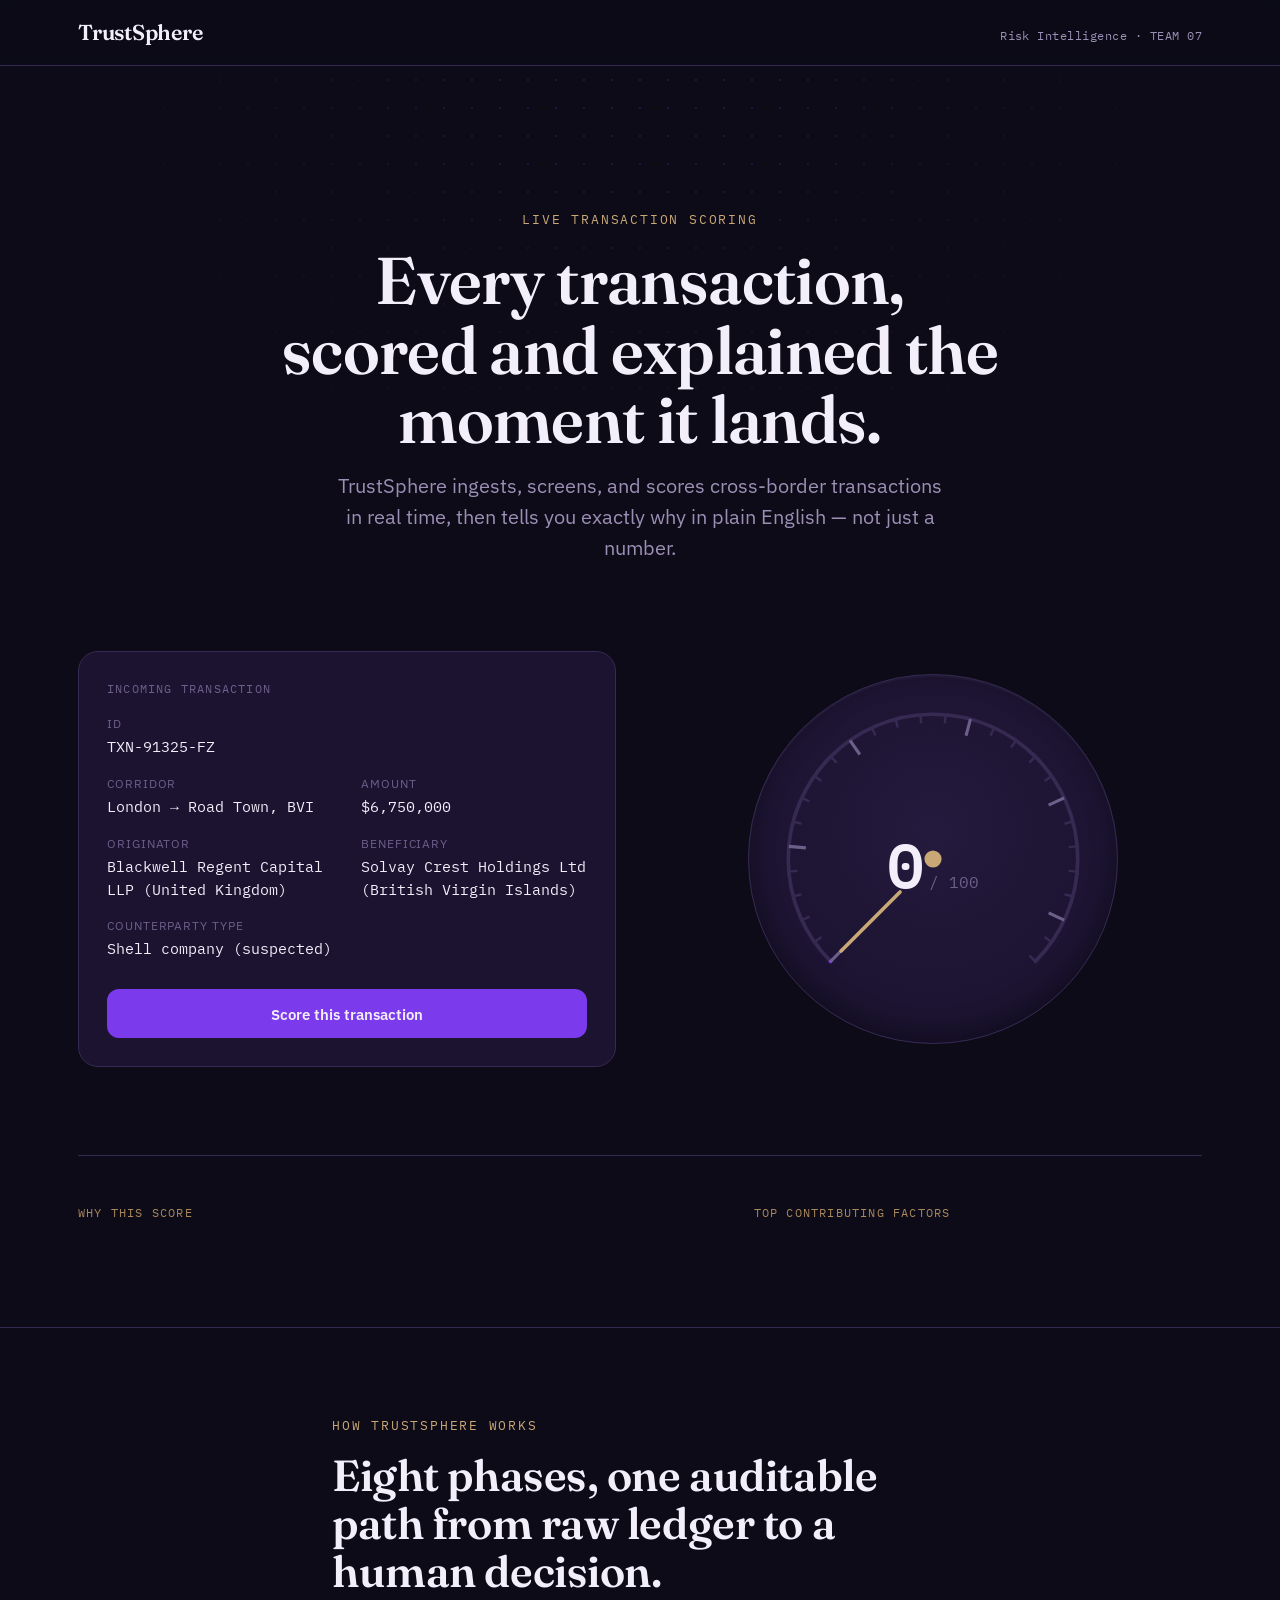
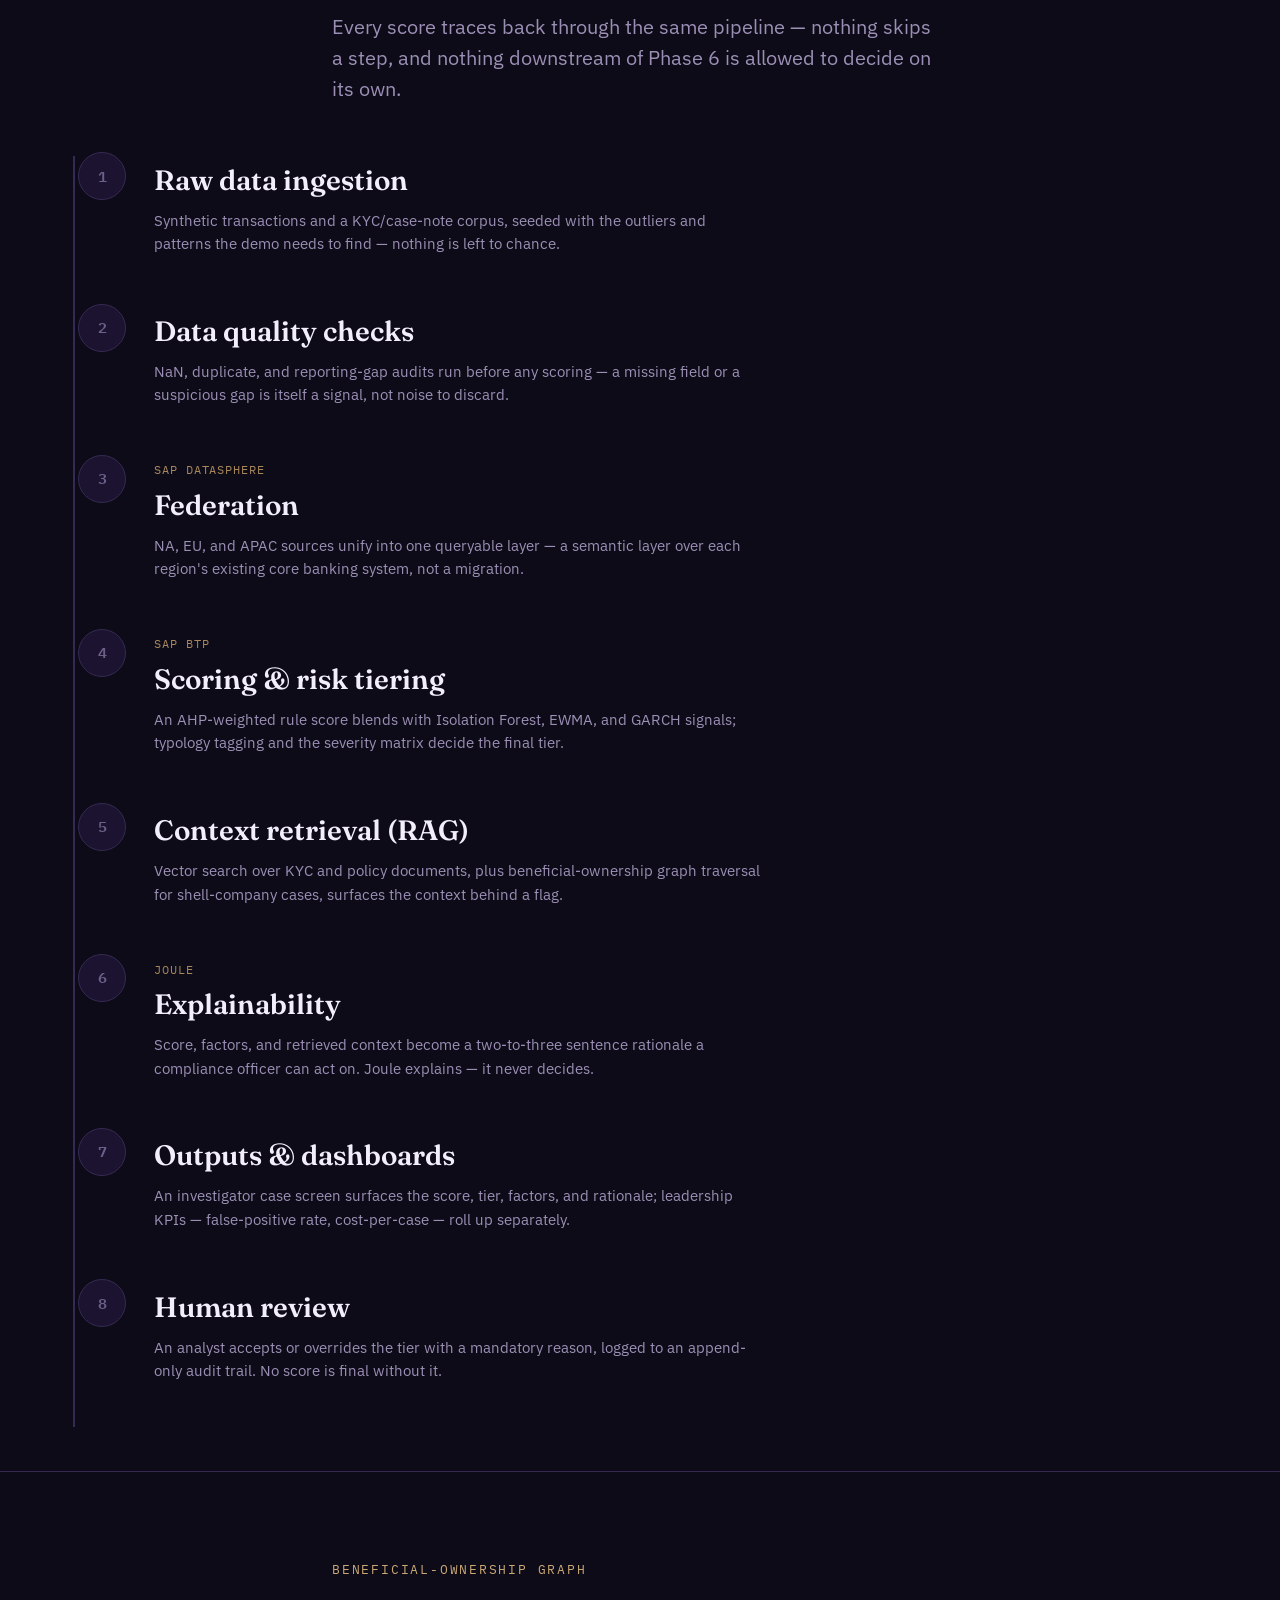
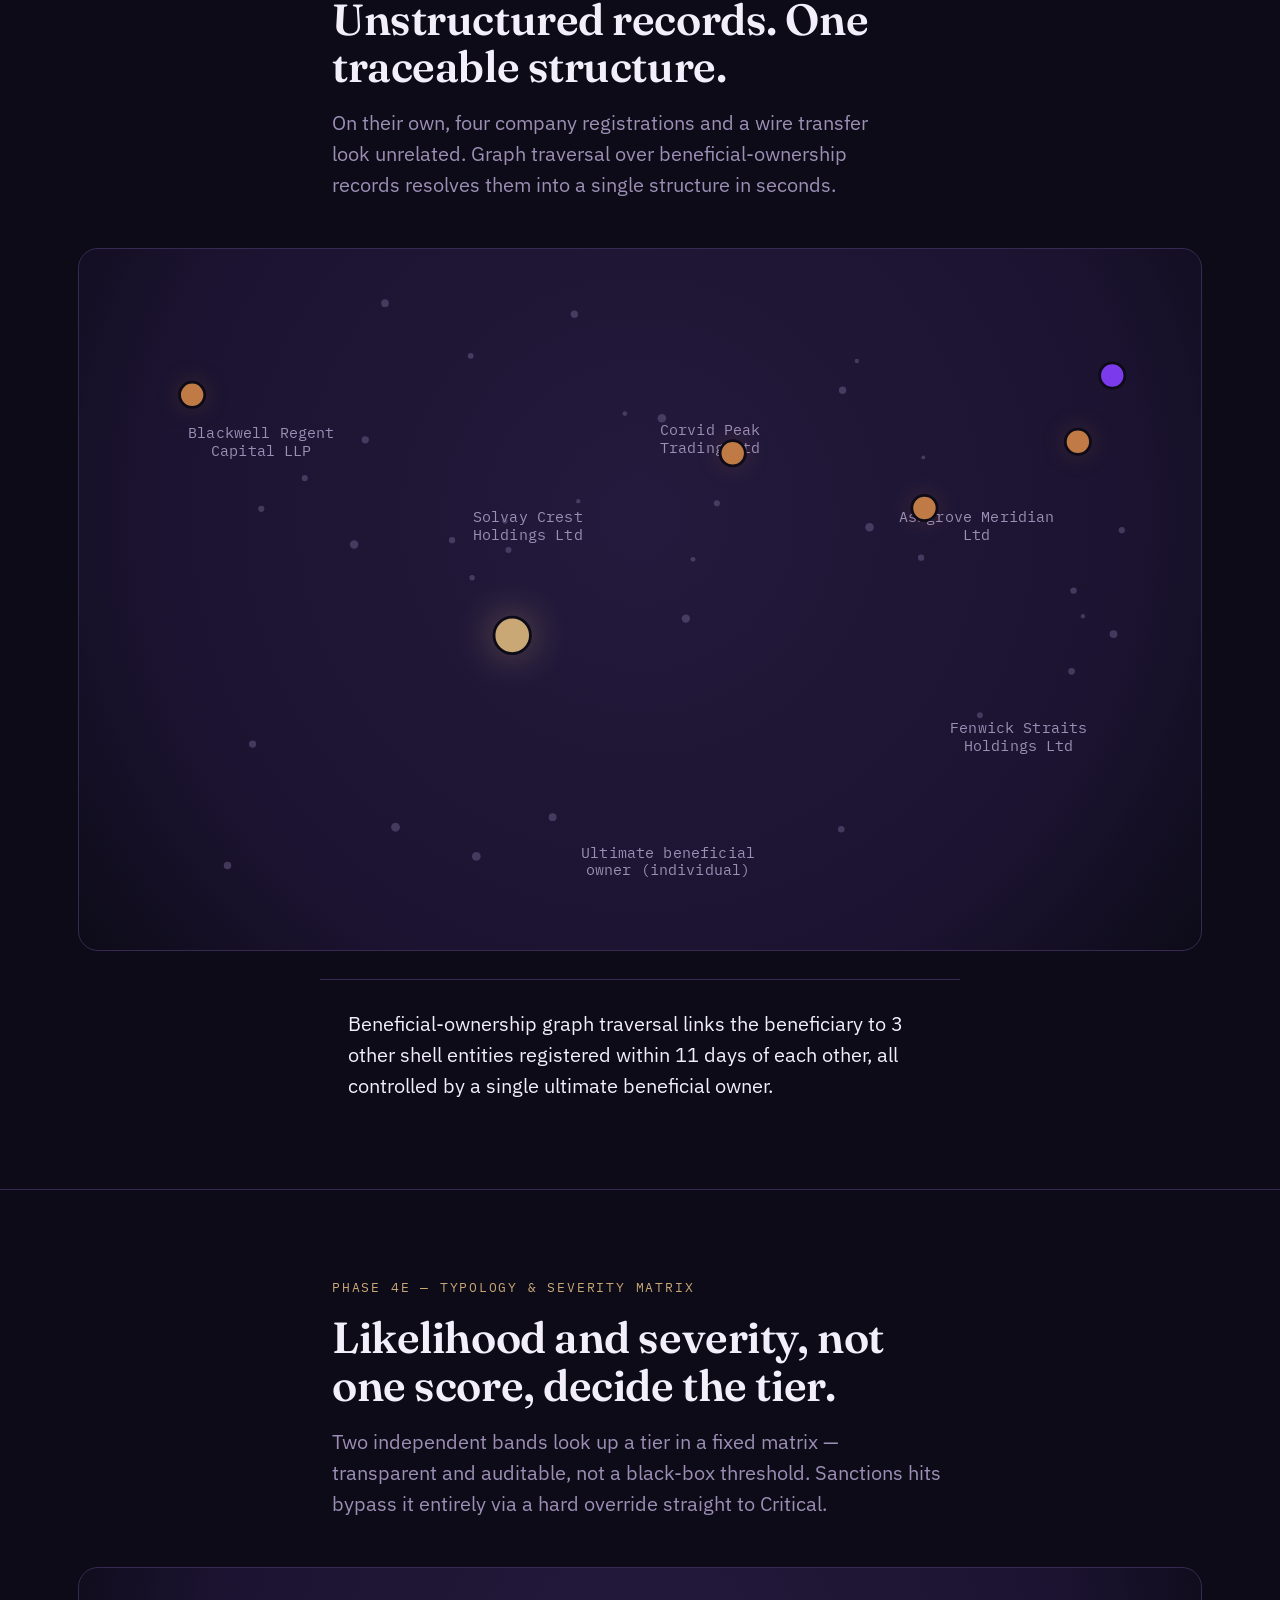
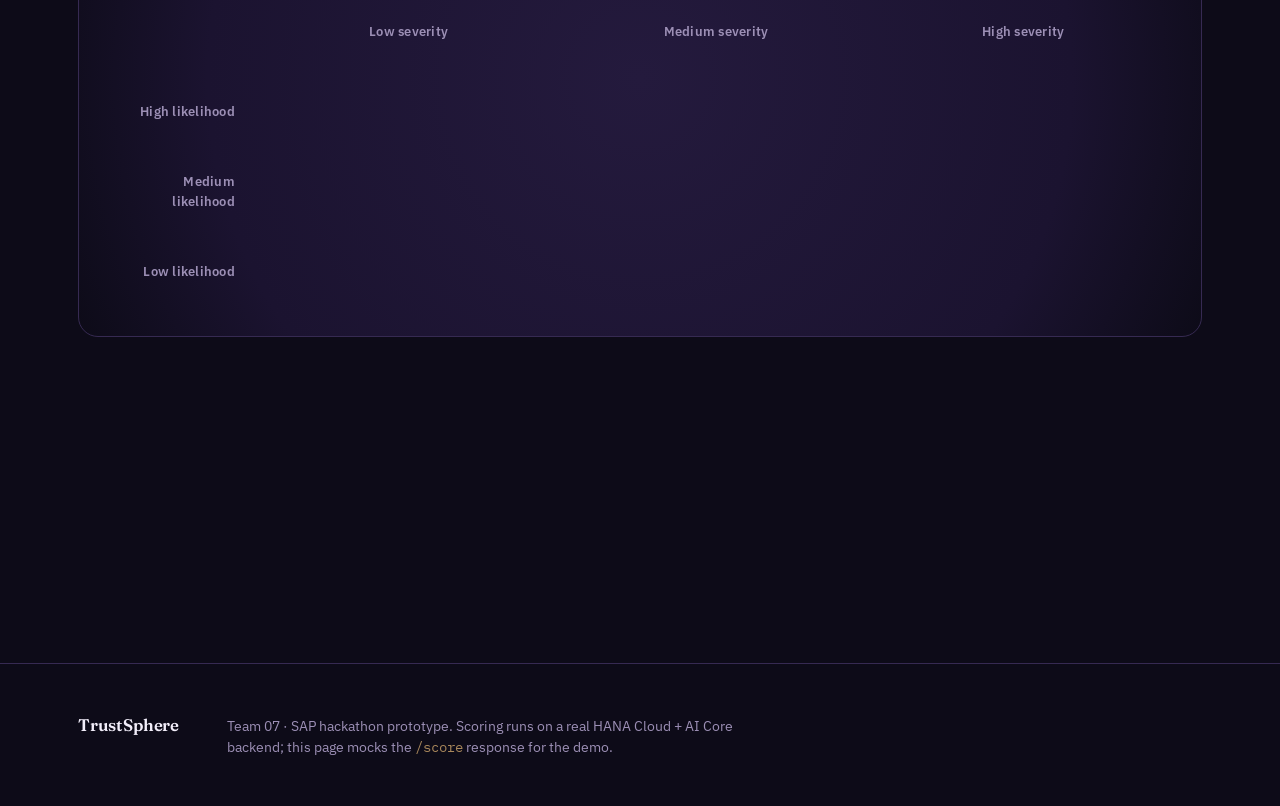
==== demo/index.html @ 8ae8adae "Add TrustSphere demo site: hero scoring, pipeline schematic, ownership graph, severity matrix Scroll" ====
<!doctype html>
<html lang="en">
<head>
<meta charset="utf-8" />
<meta name="viewport" content="width=device-width, initial-scale=1" />
<title>TrustSphere — Risk Intelligence for Institutional Banking</title>
<meta name="description" content="Live transaction risk scoring with plain-English rationale, built on real SAP HANA Cloud and AI Core infrastructure." />
<link rel="stylesheet" href="css/tokens.css" />
<link rel="stylesheet" href="css/main.css" />
<link rel="stylesheet" href="css/pipeline.css" />
<link rel="stylesheet" href="css/graph.css" />
<link rel="stylesheet" href="css/severity.css" />
</head>
<body>

<a class="skip-link" href="#main">Skip to content</a>

<header class="site-header">
  <div class="wrap site-header__inner">
    <span class="wordmark">TrustSphere</span>
    <span class="site-header__tag">Risk Intelligence · TEAM 07</span>
  </div>
</header>

<main id="main">
  <section class="hero" aria-labelledby="hero-heading">
    <div class="wrap hero__inner">
      <div class="hero__intro">
        <p class="eyebrow">Live transaction scoring</p>
        <h1 id="hero-heading" class="hero__heading">
          Every transaction, scored and explained the moment it lands.
        </h1>
        <p class="hero__lede">
          TrustSphere ingests, screens, and scores cross-border transactions in real time,
          then tells you exactly why in plain English — not just a number.
        </p>
      </div>

      <div class="hero__stage">
        <div class="txn-card" data-txn-card aria-live="polite">
          <p class="txn-card__label">Incoming transaction</p>
          <dl class="txn-card__grid">
            <div><dt>ID</dt><dd data-field="id">—</dd></div>
            <div><dt>Corridor</dt><dd data-field="corridor">—</dd></div>
            <div><dt>Amount</dt><dd data-field="amount">—</dd></div>
            <div><dt>Originator</dt><dd data-field="originator">—</dd></div>
            <div><dt>Beneficiary</dt><dd data-field="beneficiary">—</dd></div>
            <div><dt>Counterparty type</dt><dd data-field="entityType">—</dd></div>
          </dl>
          <button class="btn btn--primary" type="button" data-score-btn>
            Score this transaction
          </button>
        </div>

        <div class="gauge-panel">
          <div class="gauge" data-gauge id="gauge-instrument">
            <svg data-gauge-svg viewBox="0 0 300 300" role="img" aria-labelledby="gauge-title gauge-desc">
              <title id="gauge-title">Risk score dial</title>
              <desc id="gauge-desc">Radial instrument showing the composite risk score from 0 to 100.</desc>
              <path data-gauge-track class="gauge-track"></path>
              <path data-gauge-progress class="gauge-progress"></path>
              <g data-gauge-ticks></g>
              <line data-gauge-needle class="gauge-needle" x1="150" y1="112" x2="150" y2="44"></line>
              <circle class="gauge-hub" cx="150" cy="150" r="7"></circle>
            </svg>
            <div class="gauge__readout">
              <span class="gauge__score" data-gauge-score>0</span>
              <span class="gauge__scale">/ 100</span>
            </div>
            <p class="gauge__tier" data-gauge-tier aria-live="polite"></p>
          </div>
        </div>
      </div>

      <div class="rationale" data-rationale hidden>
        <div class="rationale__col">
          <p class="rationale__label">Why this score</p>
          <ol class="rationale__lines" data-rationale-lines></ol>
        </div>
        <div class="rationale__col">
          <p class="rationale__label">Top contributing factors</p>
          <ul class="factor-list" data-factor-list></ul>
        </div>
      </div>
    </div>
  </section>

  <section class="pipeline-section" aria-labelledby="pipeline-heading">
    <div class="wrap pipeline-section__intro">
      <p class="eyebrow">How TrustSphere works</p>
      <h2 id="pipeline-heading" class="pipeline-section__heading">
        Eight phases, one auditable path from raw ledger to a human decision.
      </h2>
      <p class="pipeline-section__lede">
        Every score traces back through the same pipeline — nothing skips a step,
        and nothing downstream of Phase 6 is allowed to decide on its own.
      </p>
    </div>

    <div class="wrap pipeline-stage" data-pipeline>
      <div class="pipeline-rail" aria-hidden="true">
        <span class="pipeline-rail__fill" data-pipeline-rail-fill></span>
      </div>
      <ol class="pipeline-list" data-pipeline-list>
        <li class="pipeline-step" data-pipeline-step>
          <div class="pipeline-step__marker" data-pipeline-marker>
            <span class="pipeline-step__dot" data-pipeline-dot></span>
            <span class="pipeline-step__num">1</span>
          </div>
          <div class="pipeline-step__body">
            <p class="pipeline-step__title">Raw data ingestion</p>
            <p class="pipeline-step__detail">
              Synthetic transactions and a KYC/case-note corpus, seeded with the
              outliers and patterns the demo needs to find — nothing is left to chance.
            </p>
          </div>
        </li>
        <li class="pipeline-step" data-pipeline-step>
          <div class="pipeline-step__marker" data-pipeline-marker>
            <span class="pipeline-step__dot" data-pipeline-dot></span>
            <span class="pipeline-step__num">2</span>
          </div>
          <div class="pipeline-step__body">
            <p class="pipeline-step__title">Data quality checks</p>
            <p class="pipeline-step__detail">
              NaN, duplicate, and reporting-gap audits run before any scoring —
              a missing field or a suspicious gap is itself a signal, not noise to discard.
            </p>
          </div>
        </li>
        <li class="pipeline-step" data-pipeline-step>
          <div class="pipeline-step__marker" data-pipeline-marker>
            <span class="pipeline-step__dot" data-pipeline-dot></span>
            <span class="pipeline-step__num">3</span>
          </div>
          <div class="pipeline-step__body">
            <span class="pipeline-step__tag">SAP Datasphere</span>
            <p class="pipeline-step__title">Federation</p>
            <p class="pipeline-step__detail">
              NA, EU, and APAC sources unify into one queryable layer — a semantic
              layer over each region's existing core banking system, not a migration.
            </p>
          </div>
        </li>
        <li class="pipeline-step" data-pipeline-step>
          <div class="pipeline-step__marker" data-pipeline-marker>
            <span class="pipeline-step__dot" data-pipeline-dot></span>
            <span class="pipeline-step__num">4</span>
          </div>
          <div class="pipeline-step__body">
            <span class="pipeline-step__tag">SAP BTP</span>
            <p class="pipeline-step__title">Scoring &amp; risk tiering</p>
            <p class="pipeline-step__detail">
              An AHP-weighted rule score blends with Isolation Forest, EWMA, and GARCH
              signals; typology tagging and the severity matrix decide the final tier.
            </p>
          </div>
        </li>
        <li class="pipeline-step" data-pipeline-step>
          <div class="pipeline-step__marker" data-pipeline-marker>
            <span class="pipeline-step__dot" data-pipeline-dot></span>
            <span class="pipeline-step__num">5</span>
          </div>
          <div class="pipeline-step__body">
            <p class="pipeline-step__title">Context retrieval (RAG)</p>
            <p class="pipeline-step__detail">
              Vector search over KYC and policy documents, plus beneficial-ownership
              graph traversal for shell-company cases, surfaces the context behind a flag.
            </p>
          </div>
        </li>
        <li class="pipeline-step" data-pipeline-step>
          <div class="pipeline-step__marker" data-pipeline-marker>
            <span class="pipeline-step__dot" data-pipeline-dot></span>
            <span class="pipeline-step__num">6</span>
          </div>
          <div class="pipeline-step__body">
            <span class="pipeline-step__tag">Joule</span>
            <p class="pipeline-step__title">Explainability</p>
            <p class="pipeline-step__detail">
              Score, factors, and retrieved context become a two-to-three sentence
              rationale a compliance officer can act on. Joule explains — it never decides.
            </p>
          </div>
        </li>
        <li class="pipeline-step" data-pipeline-step>
          <div class="pipeline-step__marker" data-pipeline-marker>
            <span class="pipeline-step__dot" data-pipeline-dot></span>
            <span class="pipeline-step__num">7</span>
          </div>
          <div class="pipeline-step__body">
            <p class="pipeline-step__title">Outputs &amp; dashboards</p>
            <p class="pipeline-step__detail">
              An investigator case screen surfaces the score, tier, factors, and
              rationale; leadership KPIs — false-positive rate, cost-per-case — roll up separately.
            </p>
          </div>
        </li>
        <li class="pipeline-step" data-pipeline-step>
          <div class="pipeline-step__marker" data-pipeline-marker>
            <span class="pipeline-step__dot" data-pipeline-dot></span>
            <span class="pipeline-step__num">8</span>
          </div>
          <div class="pipeline-step__body">
            <p class="pipeline-step__title">Human review</p>
            <p class="pipeline-step__detail">
              An analyst accepts or overrides the tier with a mandatory reason,
              logged to an append-only audit trail. No score is final without it.
            </p>
          </div>
        </li>
      </ol>
    </div>
  </section>

  <section class="graph-section" aria-labelledby="graph-heading">
    <div class="wrap graph-section__intro">
      <p class="eyebrow">Beneficial-ownership graph</p>
      <h2 id="graph-heading" class="graph-section__heading">
        Unstructured records. One traceable structure.
      </h2>
      <p class="graph-section__lede">
        On their own, four company registrations and a wire transfer look unrelated.
        Graph traversal over beneficial-ownership records resolves them into a single
        structure in seconds.
      </p>
    </div>

    <div class="wrap graph-pin__inner">
      <div class="graph-stage" data-graph>
        <svg data-graph-svg viewBox="0 0 760 460" role="img" aria-labelledby="graph-title graph-desc">
          <title id="graph-title">Beneficial-ownership graph traversal</title>
          <desc id="graph-desc">Four shell entities and an originator resolve into a graph converging on a single ultimate beneficial owner.</desc>
        </svg>
      </div>
      <p class="wrap graph-caption" data-graph-caption>
        Beneficial-ownership graph traversal links the beneficiary to 3 other shell
        entities registered within 11 days of each other, all controlled by a single
        ultimate beneficial owner.
      </p>
    </div>
  </section>

  <section class="severity-section" aria-labelledby="severity-heading">
    <div class="wrap severity-section__intro">
      <p class="eyebrow">Phase 4e — Typology &amp; severity matrix</p>
      <h2 id="severity-heading" class="severity-section__heading">
        Likelihood and severity, not one score, decide the tier.
      </h2>
      <p class="severity-section__lede">
        Two independent bands look up a tier in a fixed matrix — transparent and
        auditable, not a black-box threshold. Sanctions hits bypass it entirely
        via a hard override straight to Critical.
      </p>
    </div>

    <div class="wrap severity-stage">
      <div class="severity-matrix" data-severity-matrix>
        <div class="severity-matrix__grid">
          <div class="severity-cell severity-cell--corner" aria-hidden="true"></div>
          <div class="severity-cell severity-cell--col-head">Low severity</div>
          <div class="severity-cell severity-cell--col-head">Medium severity</div>
          <div class="severity-cell severity-cell--col-head">High severity</div>

          <div class="severity-cell severity-cell--row-head">High likelihood</div>
          <div class="severity-cell tier-medium" data-cell="high-low">Medium</div>
          <div class="severity-cell tier-high" data-cell="high-medium">High</div>
          <div class="severity-cell tier-critical" data-cell="high-high" data-severity-highlight>Critical</div>

          <div class="severity-cell severity-cell--row-head">Medium likelihood</div>
          <div class="severity-cell tier-low" data-cell="medium-low">Low</div>
          <div class="severity-cell tier-medium" data-cell="medium-medium">Medium</div>
          <div class="severity-cell tier-high" data-cell="medium-high">High</div>

          <div class="severity-cell severity-cell--row-head">Low likelihood</div>
          <div class="severity-cell tier-low" data-cell="low-low">Low</div>
          <div class="severity-cell tier-low" data-cell="low-medium">Low</div>
          <div class="severity-cell tier-medium" data-cell="low-high">Medium</div>
        </div>
      </div>

      <p class="severity-caption" data-severity-caption>
        The shell-company case lands <strong>high likelihood × high severity</strong> —
        entity-type risk maxed, transaction size in the 96th percentile — landing
        Critical independent of any sanctions hit.
      </p>
    </div>
  </section>
</main>

<footer class="site-footer">
  <div class="wrap site-footer__inner">
    <span class="wordmark wordmark--small">TrustSphere</span>
    <p class="site-footer__note">
      Team 07 · SAP hackathon prototype. Scoring runs on a real HANA Cloud + AI Core
      backend; this page mocks the <code>/score</code> response for the demo.
    </p>
  </div>
</footer>

<script src="vendor/gsap/gsap.min.js"></script>
<script src="vendor/gsap/ScrollTrigger.min.js"></script>
<script src="js/data.js"></script>
<script src="js/gauge.js"></script>
<script src="js/pipeline.js"></script>
<script src="js/graph.js"></script>
<script src="js/severity.js"></script>
<script src="js/main.js"></script>
</body>
</html>
---- demo/css/tokens.css ----
/* ---------------------------------------------------------------------
   TrustSphere design tokens
   Palette: near-black violet void, plum surfaces, restrained electric
   violet as structure, platinum as a foil-stamped accent, desaturated
   tier colors that sit inside the same family rather than a status
   rainbow. See demo/README.md (plan doc) for rationale.
   --------------------------------------------------------------------- */

@font-face {
  font-family: 'Fraunces';
  font-style: normal;
  font-weight: 300 900;
  font-display: swap;
  src: url('../assets/fonts/fraunces-variable.woff2') format('woff2');
}

@font-face {
  font-family: 'IBM Plex Sans';
  font-style: normal;
  font-weight: 100 700;
  font-display: swap;
  src: url('../assets/fonts/plex-sans-variable.woff2') format('woff2');
}

@font-face {
  font-family: 'IBM Plex Mono';
  font-style: normal;
  font-weight: 400;
  font-display: swap;
  src: url('../assets/fonts/plex-mono-400.woff2') format('woff2');
}

@font-face {
  font-family: 'IBM Plex Mono';
  font-style: normal;
  font-weight: 500;
  font-display: swap;
  src: url('../assets/fonts/plex-mono-500.woff2') format('woff2');
}

@font-face {
  font-family: 'IBM Plex Mono';
  font-style: normal;
  font-weight: 600;
  font-display: swap;
  src: url('../assets/fonts/plex-mono-600.woff2') format('woff2');
}

:root {
  /* Surfaces */
  --void: #0d0b18;
  --plum: #1b1330;
  --plum-raised: #241a3d;
  --hairline: #362a52;

  /* Brand + accent (structural use only, never a large fill) */
  --violet: #7c3aed;
  --violet-dim: #5b21b6;
  --violet-glow: rgba(124, 58, 237, 0.35);
  --platinum: #c9a876;
  --platinum-dim: #a8875b;

  /* Text */
  --text: #f2eefa;
  --text-muted: #9c8fb5;
  --text-faint: #6c5f89;

  /* Risk tiers -- desaturated, warm-shifted into the palette family */
  --tier-low: #7fa98c;
  --tier-low-glow: rgba(127, 169, 140, 0.18);
  --tier-medium: #c9a24e;
  --tier-medium-glow: rgba(201, 162, 78, 0.18);
  --tier-high: #c07a45;
  --tier-high-glow: rgba(192, 122, 69, 0.18);
  --tier-critical: #b3475b;
  --tier-critical-glow: rgba(179, 71, 91, 0.2);

  /* Type */
  --font-display: 'Fraunces', ui-serif, Georgia, serif;
  --font-body: 'IBM Plex Sans', -apple-system, BlinkMacSystemFont, sans-serif;
  --font-mono: 'IBM Plex Mono', ui-monospace, 'SF Mono', monospace;

  /* Type scale (fluid) */
  --step-body: 1rem;
  --step-lede: clamp(1.05rem, 0.98rem + 0.35vw, 1.25rem);
  --step-h3: clamp(1.35rem, 1.2rem + 0.7vw, 1.75rem);
  --step-h2: clamp(1.9rem, 1.6rem + 1.4vw, 2.75rem);
  --step-h1: clamp(2.6rem, 2.05rem + 2.6vw, 4.4rem);
  --step-eyebrow: 0.8rem;
  --step-score: clamp(2.75rem, 2.3rem + 2vw, 4rem);

  /* Spacing */
  --space-xs: 0.5rem;
  --space-sm: 1rem;
  --space-md: 1.75rem;
  --space-lg: 3rem;
  --space-xl: 5.5rem;
  --space-2xl: 9rem;

  /* Motion */
  --ease-instrument: cubic-bezier(0.16, 1, 0.3, 1);
  --dur-fast: 0.2s;
  --dur-med: 0.5s;

  /* Radius */
  --radius-sm: 6px;
  --radius-md: 12px;
  --radius-lg: 20px;

  --max-width: 1180px;
}

@media (prefers-reduced-motion: reduce) {
  :root {
    --dur-fast: 0.001s;
    --dur-med: 0.001s;
  }
}
---- demo/css/main.css ----
/* ---------------------------------------------------------------------
   Base
   --------------------------------------------------------------------- */
*, *::before, *::after { box-sizing: border-box; }
html { color-scheme: dark; }

body {
  margin: 0;
  background: var(--void);
  color: var(--text);
  font-family: var(--font-body);
  font-size: var(--step-body);
  line-height: 1.55;
  -webkit-font-smoothing: antialiased;
}

.wrap {
  max-width: var(--max-width);
  margin-inline: auto;
  padding-inline: var(--space-md);
}

h1, h2, h3 {
  font-family: var(--font-display);
  font-weight: 600;
  letter-spacing: -0.01em;
  margin: 0;
}

p { margin: 0; }

.skip-link {
  position: absolute;
  left: -9999px;
  top: 0;
  background: var(--plum-raised);
  color: var(--text);
  padding: 0.75rem 1.25rem;
  z-index: 100;
  border-radius: var(--radius-sm);
}
.skip-link:focus {
  left: var(--space-md);
  top: var(--space-md);
}

:focus-visible {
  outline: 2px solid var(--violet);
  outline-offset: 3px;
  border-radius: var(--radius-sm);
}

.eyebrow {
  font-family: var(--font-mono);
  font-size: var(--step-eyebrow);
  letter-spacing: 0.14em;
  text-transform: uppercase;
  color: var(--platinum);
  margin: 0 0 var(--space-sm);
}

/* ---------------------------------------------------------------------
   Header
   --------------------------------------------------------------------- */
.site-header {
  border-bottom: 1px solid var(--hairline);
  background: color-mix(in srgb, var(--void) 92%, transparent);
  backdrop-filter: blur(6px);
  position: sticky;
  top: 0;
  z-index: 10;
}

.site-header__inner {
  display: flex;
  align-items: baseline;
  justify-content: space-between;
  gap: var(--space-sm);
  padding-block: var(--space-sm);
  flex-wrap: wrap;
}

@media (max-width: 480px) {
  .site-header__inner { flex-direction: column; align-items: flex-start; gap: 0.25rem; }
}

.wordmark {
  font-family: var(--font-display);
  font-size: 1.35rem;
  font-weight: 600;
  letter-spacing: -0.01em;
}

.site-header__tag {
  font-family: var(--font-mono);
  font-size: 0.75rem;
  color: var(--text-muted);
  letter-spacing: 0.04em;
}

/* ---------------------------------------------------------------------
   Hero
   --------------------------------------------------------------------- */
.hero {
  position: relative;
  padding-block: var(--space-2xl) var(--space-xl);
  overflow: clip;
  background-image:
    radial-gradient(circle, color-mix(in srgb, var(--violet) 22%, transparent) 1px, transparent 1px);
  background-size: 28px 28px;
  background-position: center top;
}

.hero::after {
  content: '';
  position: absolute;
  inset: 0;
  pointer-events: none;
  background: radial-gradient(60% 50% at 50% 0%, transparent 0%, var(--void) 78%);
}

.hero__inner { position: relative; z-index: 1; }

.hero__intro {
  max-width: 46rem;
  margin-inline: auto;
  text-align: center;
  margin-bottom: var(--space-xl);
}

.hero__heading {
  font-size: var(--step-h1);
  line-height: 1.05;
}

.hero__lede {
  font-size: var(--step-lede);
  color: var(--text-muted);
  margin-top: var(--space-sm);
  max-width: 38rem;
  margin-inline: auto;
}

.hero__stage {
  display: grid;
  grid-template-columns: minmax(0, 1fr) minmax(0, 1fr);
  gap: var(--space-lg);
  align-items: center;
}

@media (max-width: 860px) {
  .hero__stage { grid-template-columns: 1fr; }
}

/* ---------------------------------------------------------------------
   Transaction card
   --------------------------------------------------------------------- */
.txn-card {
  background: var(--plum);
  border: 1px solid var(--hairline);
  border-radius: var(--radius-lg);
  padding: var(--space-md);
}

.txn-card__label {
  font-family: var(--font-mono);
  font-size: 0.75rem;
  letter-spacing: 0.1em;
  text-transform: uppercase;
  color: var(--text-faint);
  margin-bottom: var(--space-sm);
}

.txn-card__grid {
  display: grid;
  grid-template-columns: 1fr 1fr;
  gap: var(--space-sm) var(--space-md);
  margin: 0 0 var(--space-md);
}

.txn-card__grid > div:first-child { grid-column: 1 / -1; }

.txn-card__grid dt {
  font-size: 0.72rem;
  text-transform: uppercase;
  letter-spacing: 0.08em;
  color: var(--text-faint);
  margin-bottom: 0.2rem;
}

.txn-card__grid dd {
  margin: 0;
  font-family: var(--font-mono);
  font-size: 0.92rem;
  color: var(--text);
  font-variant-numeric: tabular-nums;
  word-break: break-word;
}

/* ---------------------------------------------------------------------
   Buttons
   --------------------------------------------------------------------- */
.btn {
  font-family: var(--font-body);
  font-weight: 600;
  font-size: 0.95rem;
  border-radius: var(--radius-md);
  padding: 0.85rem 1.5rem;
  border: 1px solid transparent;
  cursor: pointer;
  transition: transform var(--dur-fast) var(--ease-instrument), box-shadow var(--dur-fast) var(--ease-instrument), background var(--dur-fast) var(--ease-instrument);
  width: 100%;
}

.btn--primary {
  background: var(--violet);
  color: var(--text);
}

.btn--primary:hover,
.btn--primary:focus-visible {
  background: color-mix(in srgb, var(--violet) 88%, white 12%);
  box-shadow: 0 0 0 1px var(--violet), 0 8px 28px -8px var(--violet-glow);
  transform: translateY(-1px);
}

.btn--primary:active { transform: translateY(0); }

.btn[disabled] { opacity: 0.55; cursor: progress; }

/* ---------------------------------------------------------------------
   Gauge
   --------------------------------------------------------------------- */
.gauge-panel {
  display: flex;
  justify-content: center;
}

.gauge {
  position: relative;
  width: min(370px, 82vw);
  aspect-ratio: 1;
  border-radius: 50%;
  background: radial-gradient(circle at 50% 42%, var(--plum-raised) 0%, var(--plum) 72%, var(--plum) 100%);
  border: 1px solid var(--hairline);
  display: flex;
  flex-direction: column;
  align-items: center;
  justify-content: center;
  transition: box-shadow 0.6s var(--ease-instrument);
  box-shadow: inset 0 2px 1px rgba(242, 238, 250, 0.04), inset 0 -8px 24px rgba(0, 0, 0, 0.35), 0 0 0 0 transparent;
}

.gauge svg { position: absolute; inset: 0; width: 100%; height: 100%; }

.gauge-tick { stroke: var(--hairline); stroke-width: 2; }
.gauge-tick--major { stroke: var(--text-faint); stroke-width: 2.5; }

.gauge-track {
  fill: none;
  stroke: var(--hairline);
  stroke-width: 3;
  stroke-linecap: round;
}

.gauge-progress {
  fill: none;
  stroke: var(--violet);
  stroke-width: 3;
  stroke-linecap: round;
  filter: drop-shadow(0 0 6px var(--violet-glow));
}

.gauge-needle {
  stroke: var(--platinum);
  stroke-width: 3;
  stroke-linecap: round;
}

.gauge-hub { fill: var(--platinum); }

.gauge__readout {
  position: relative;
  z-index: 1;
  display: flex;
  align-items: baseline;
  gap: 0.35rem;
  font-family: var(--font-mono);
  margin-top: 2.2rem;
}

.gauge__score {
  font-size: var(--step-score);
  font-weight: 600;
  font-variant-numeric: tabular-nums;
}

.gauge__scale {
  font-size: 1rem;
  color: var(--text-faint);
}

.gauge__tier {
  position: relative;
  z-index: 1;
  font-family: var(--font-mono);
  font-size: 0.85rem;
  letter-spacing: 0.1em;
  text-transform: uppercase;
  margin-top: 0.5rem;
  min-height: 1.2em;
  color: var(--text-muted);
}

.gauge.is-landed {
  box-shadow: inset 0 2px 1px rgba(242, 238, 250, 0.04), inset 0 -8px 24px rgba(0, 0, 0, 0.35), 0 0 60px -10px var(--glow, transparent);
}
.gauge.tier-low { --glow: var(--tier-low-glow); }
.gauge.tier-medium { --glow: var(--tier-medium-glow); }
.gauge.tier-high { --glow: var(--tier-high-glow); }
.gauge.tier-critical { --glow: var(--tier-critical-glow); }

.gauge.tier-low .gauge-progress { stroke: var(--tier-low); filter: drop-shadow(0 0 6px var(--tier-low-glow)); }
.gauge.tier-medium .gauge-progress { stroke: var(--tier-medium); filter: drop-shadow(0 0 6px var(--tier-medium-glow)); }
.gauge.tier-high .gauge-progress { stroke: var(--tier-high); filter: drop-shadow(0 0 6px var(--tier-high-glow)); }
.gauge.tier-critical .gauge-progress { stroke: var(--tier-critical); filter: drop-shadow(0 0 6px var(--tier-critical-glow)); }

.gauge.tier-low .gauge__tier { color: var(--tier-low); }
.gauge.tier-medium .gauge__tier { color: var(--tier-medium); }
.gauge.tier-high .gauge__tier { color: var(--tier-high); }
.gauge.tier-critical .gauge__tier { color: var(--tier-critical); }

/* ---------------------------------------------------------------------
   Rationale reveal
   --------------------------------------------------------------------- */
.rationale {
  margin-top: var(--space-xl);
  display: grid;
  grid-template-columns: minmax(0, 1.4fr) minmax(0, 1fr);
  gap: var(--space-lg);
  border-top: 1px solid var(--hairline);
  padding-top: var(--space-lg);
}

@media (max-width: 860px) {
  .rationale { grid-template-columns: 1fr; }
}

.rationale__label {
  font-family: var(--font-mono);
  font-size: 0.75rem;
  letter-spacing: 0.1em;
  text-transform: uppercase;
  color: var(--platinum-dim);
  margin-bottom: var(--space-sm);
}

.rationale__lines {
  list-style: none;
  margin: 0;
  padding: 0;
  display: flex;
  flex-direction: column;
  gap: 0.85rem;
}

.rationale__lines li {
  font-size: var(--step-lede);
  color: var(--text);
  max-width: 42rem;
}

.factor-list {
  list-style: none;
  margin: 0;
  padding: 0;
  display: flex;
  flex-direction: column;
  gap: 0.65rem;
}

.factor-list li {
  display: grid;
  grid-template-columns: 1fr auto;
  gap: 0.25rem 0.75rem;
  align-items: baseline;
  border-bottom: 1px solid var(--hairline);
  padding-bottom: 0.6rem;
}

.factor-list .factor-name {
  font-size: 0.92rem;
  color: var(--text);
}

.factor-list .factor-detail {
  grid-column: 1 / -1;
  font-size: 0.82rem;
  color: var(--text-muted);
}

.factor-list .factor-weight {
  font-family: var(--font-mono);
  font-size: 0.85rem;
  color: var(--platinum);
  font-variant-numeric: tabular-nums;
}

/* ---------------------------------------------------------------------
   Footer
   --------------------------------------------------------------------- */
.site-footer {
  border-top: 1px solid var(--hairline);
  padding-block: var(--space-lg);
  margin-top: var(--space-xl);
}

.site-footer__inner {
  display: flex;
  flex-wrap: wrap;
  align-items: baseline;
  gap: var(--space-sm) var(--space-lg);
}

.wordmark--small { font-size: 1.05rem; }

.site-footer__note {
  color: var(--text-muted);
  font-size: 0.85rem;
  max-width: 34rem;
}

.site-footer__note code {
  font-family: var(--font-mono);
  color: var(--platinum-dim);
}

/* ---------------------------------------------------------------------
   Reduced motion
   --------------------------------------------------------------------- */
@media (prefers-reduced-motion: reduce) {
  .hero { background-image: none; }
  .btn, .gauge { transition: none; }
}
---- demo/css/pipeline.css ----
/* ---------------------------------------------------------------------
   Pipeline schematic
   --------------------------------------------------------------------- */
.pipeline-section {
  border-top: 1px solid var(--hairline);
  padding-block: var(--space-xl) 0;
}

.pipeline-section__intro {
  max-width: 42rem;
  margin-bottom: var(--space-lg);
}

.pipeline-section__heading {
  font-size: var(--step-h2);
  line-height: 1.1;
  margin-top: var(--space-sm);
}

.pipeline-section__lede {
  font-size: var(--step-lede);
  color: var(--text-muted);
  margin-top: var(--space-sm);
  max-width: 38rem;
}

.pipeline-stage {
  position: relative;
  padding-bottom: var(--space-xl);
}

.pipeline-rail {
  position: absolute;
  top: 0.25rem;
  bottom: 2.75rem;
  left: 1.5rem;
  width: 2px;
  background: var(--hairline);
  transform: translateX(-50%);
}

.pipeline-rail__fill {
  position: absolute;
  inset: 0;
  width: 100%;
  background: var(--violet);
  box-shadow: 0 0 10px var(--violet-glow);
  transform-origin: top;
  transform: scaleY(0);
}

.pipeline-list {
  position: relative;
  list-style: none;
  margin: 0;
  padding: 0;
  display: flex;
  flex-direction: column;
  gap: var(--space-lg);
}

.pipeline-step {
  display: grid;
  grid-template-columns: 3rem 1fr;
  column-gap: var(--space-md);
  align-items: start;
}

.pipeline-step__marker {
  position: relative;
  width: 3rem;
  height: 3rem;
  border-radius: 50%;
  background: var(--plum);
  border: 1px solid var(--hairline);
  display: flex;
  align-items: center;
  justify-content: center;
  z-index: 1;
}

.pipeline-step__dot {
  position: absolute;
  inset: 3px;
  border-radius: 50%;
  background: var(--violet);
  box-shadow: 0 0 0 4px var(--violet-glow), 0 0 20px var(--violet-glow);
  transform: scale(0);
  transition: transform var(--dur-med) var(--ease-instrument);
}

.pipeline-step__num {
  position: relative;
  z-index: 1;
  font-family: var(--font-mono);
  font-size: 0.95rem;
  font-weight: 600;
  color: var(--text-faint);
  transition: color var(--dur-med) var(--ease-instrument);
}

.pipeline-step.is-lit .pipeline-step__dot { transform: scale(1); }
.pipeline-step.is-lit .pipeline-step__num { color: var(--text); }

.pipeline-step__body { padding-top: 0.4rem; }

.pipeline-step__title {
  font-family: var(--font-display);
  font-size: var(--step-h3);
  font-weight: 600;
  color: var(--text);
}

.pipeline-step__tag {
  font-family: var(--font-mono);
  font-size: 0.72rem;
  letter-spacing: 0.08em;
  text-transform: uppercase;
  color: var(--platinum-dim);
  margin-bottom: 0.3rem;
  display: block;
}

.pipeline-step__detail {
  margin-top: 0.4rem;
  font-size: 0.95rem;
  color: var(--text-muted);
  max-width: 38rem;
}

@media (max-width: 640px) {
  .pipeline-rail { left: 1.25rem; }
  .pipeline-step { grid-template-columns: 2.5rem 1fr; }
  .pipeline-step__marker { width: 2.5rem; height: 2.5rem; }
}

@media (prefers-reduced-motion: reduce) {
  .pipeline-step__dot, .pipeline-step__num { transition: none; }
}
---- demo/css/graph.css ----
/* ---------------------------------------------------------------------
   Beneficial-ownership graph section
   --------------------------------------------------------------------- */
.graph-section {
  border-top: 1px solid var(--hairline);
  padding-block: var(--space-xl) 0;
}

.graph-section__intro {
  max-width: 42rem;
  margin-bottom: var(--space-lg);
}

.graph-section__heading {
  font-size: var(--step-h2);
  line-height: 1.1;
  margin-top: var(--space-sm);
}

.graph-section__lede {
  font-size: var(--step-lede);
  color: var(--text-muted);
  margin-top: var(--space-sm);
  max-width: 36rem;
}

.graph-pin__inner {
  width: 100%;
  padding-bottom: var(--space-xl);
}

.graph-stage {
  background: radial-gradient(circle at 50% 38%, var(--plum-raised) 0%, var(--plum) 70%, var(--void) 100%);
  border: 1px solid var(--hairline);
  border-radius: var(--radius-lg);
  padding: var(--space-md);
}

.graph-stage svg {
  width: 100%;
  height: auto;
  display: block;
}

.graph-noise-dot {
  fill: var(--text-faint);
  opacity: 0.5;
}

.graph-edge {
  stroke: var(--hairline);
  stroke-width: 1.5;
  fill: none;
}

.graph-edge--ubo {
  stroke: var(--violet-dim);
}

.graph-node circle {
  stroke-width: 2;
  stroke: var(--void);
}

.graph-node--originator circle {
  fill: var(--violet);
}

.graph-node--shell circle {
  fill: var(--tier-high);
  filter: drop-shadow(0 0 8px var(--tier-high-glow));
}

.graph-node--ubo circle {
  fill: var(--platinum);
  filter: drop-shadow(0 0 14px rgba(201, 168, 118, 0.45));
}

.graph-node__label {
  font-family: var(--font-mono);
  font-size: 11px;
  fill: var(--text-muted);
  letter-spacing: 0.01em;
}

.graph-caption {
  margin-top: var(--space-md);
  padding-top: var(--space-md);
  border-top: 1px solid var(--hairline);
  font-size: var(--step-lede);
  color: var(--text);
  max-width: 40rem;
}
---- demo/css/severity.css ----
/* ---------------------------------------------------------------------
   Severity matrix (Phase 4e)
   --------------------------------------------------------------------- */
.severity-section {
  border-top: 1px solid var(--hairline);
  padding-block: var(--space-xl) 0;
}

.severity-section__intro {
  max-width: 42rem;
  margin-bottom: var(--space-lg);
}

.severity-section__heading {
  font-size: var(--step-h2);
  line-height: 1.1;
  margin-top: var(--space-sm);
}

.severity-section__lede {
  font-size: var(--step-lede);
  color: var(--text-muted);
  margin-top: var(--space-sm);
  max-width: 40rem;
}

.severity-stage { padding-bottom: var(--space-xl); }

.severity-matrix {
  background: radial-gradient(circle at 50% 30%, var(--plum-raised) 0%, var(--plum) 70%, var(--void) 100%);
  border: 1px solid var(--hairline);
  border-radius: var(--radius-lg);
  padding: var(--space-md);
  overflow-x: auto;
}

.severity-matrix__grid {
  display: grid;
  grid-template-columns: minmax(7rem, 9rem) repeat(3, minmax(6rem, 1fr));
  gap: 0.5rem;
  min-width: 32rem;
}

.severity-cell {
  display: flex;
  align-items: center;
  justify-content: center;
  text-align: center;
  border-radius: var(--radius-sm);
  padding: 0.9rem 0.75rem;
  min-height: 4.5rem;
}

.severity-cell--corner { background: transparent; }

.severity-cell--col-head,
.severity-cell--row-head {
  font-family: var(--font-body);
  font-weight: 600;
  font-size: 0.82rem;
  color: var(--text-muted);
  background: transparent;
  letter-spacing: 0.02em;
}

.severity-cell--row-head {
  justify-content: flex-end;
  text-align: right;
  padding-inline-end: var(--space-sm);
}

.severity-cell[data-cell] {
  border: 1px solid var(--hairline);
  font-family: var(--font-mono);
  font-weight: 600;
  font-size: 0.85rem;
  letter-spacing: 0.04em;
  text-transform: uppercase;
}

.severity-cell.tier-low {
  background: var(--tier-low-glow);
  color: var(--tier-low);
  border-color: color-mix(in srgb, var(--tier-low) 40%, var(--hairline));
}
.severity-cell.tier-medium {
  background: var(--tier-medium-glow);
  color: var(--tier-medium);
  border-color: color-mix(in srgb, var(--tier-medium) 40%, var(--hairline));
}
.severity-cell.tier-high {
  background: var(--tier-high-glow);
  color: var(--tier-high);
  border-color: color-mix(in srgb, var(--tier-high) 40%, var(--hairline));
}
.severity-cell.tier-critical {
  background: var(--tier-critical-glow);
  color: var(--tier-critical);
  border-color: color-mix(in srgb, var(--tier-critical) 45%, var(--hairline));
}

.severity-cell[data-severity-highlight].is-final {
  box-shadow: 0 0 0 2px var(--tier-critical), 0 0 28px -4px var(--tier-critical-glow);
}

.severity-caption {
  margin-top: var(--space-md);
  padding-top: var(--space-md);
  border-top: 1px solid var(--hairline);
  font-size: var(--step-lede);
  color: var(--text);
  max-width: 42rem;
}

.severity-caption strong { color: var(--tier-critical); }

@media (max-width: 640px) {
  .severity-cell--row-head { font-size: 0.72rem; padding-inline-end: 0.5rem; }
}
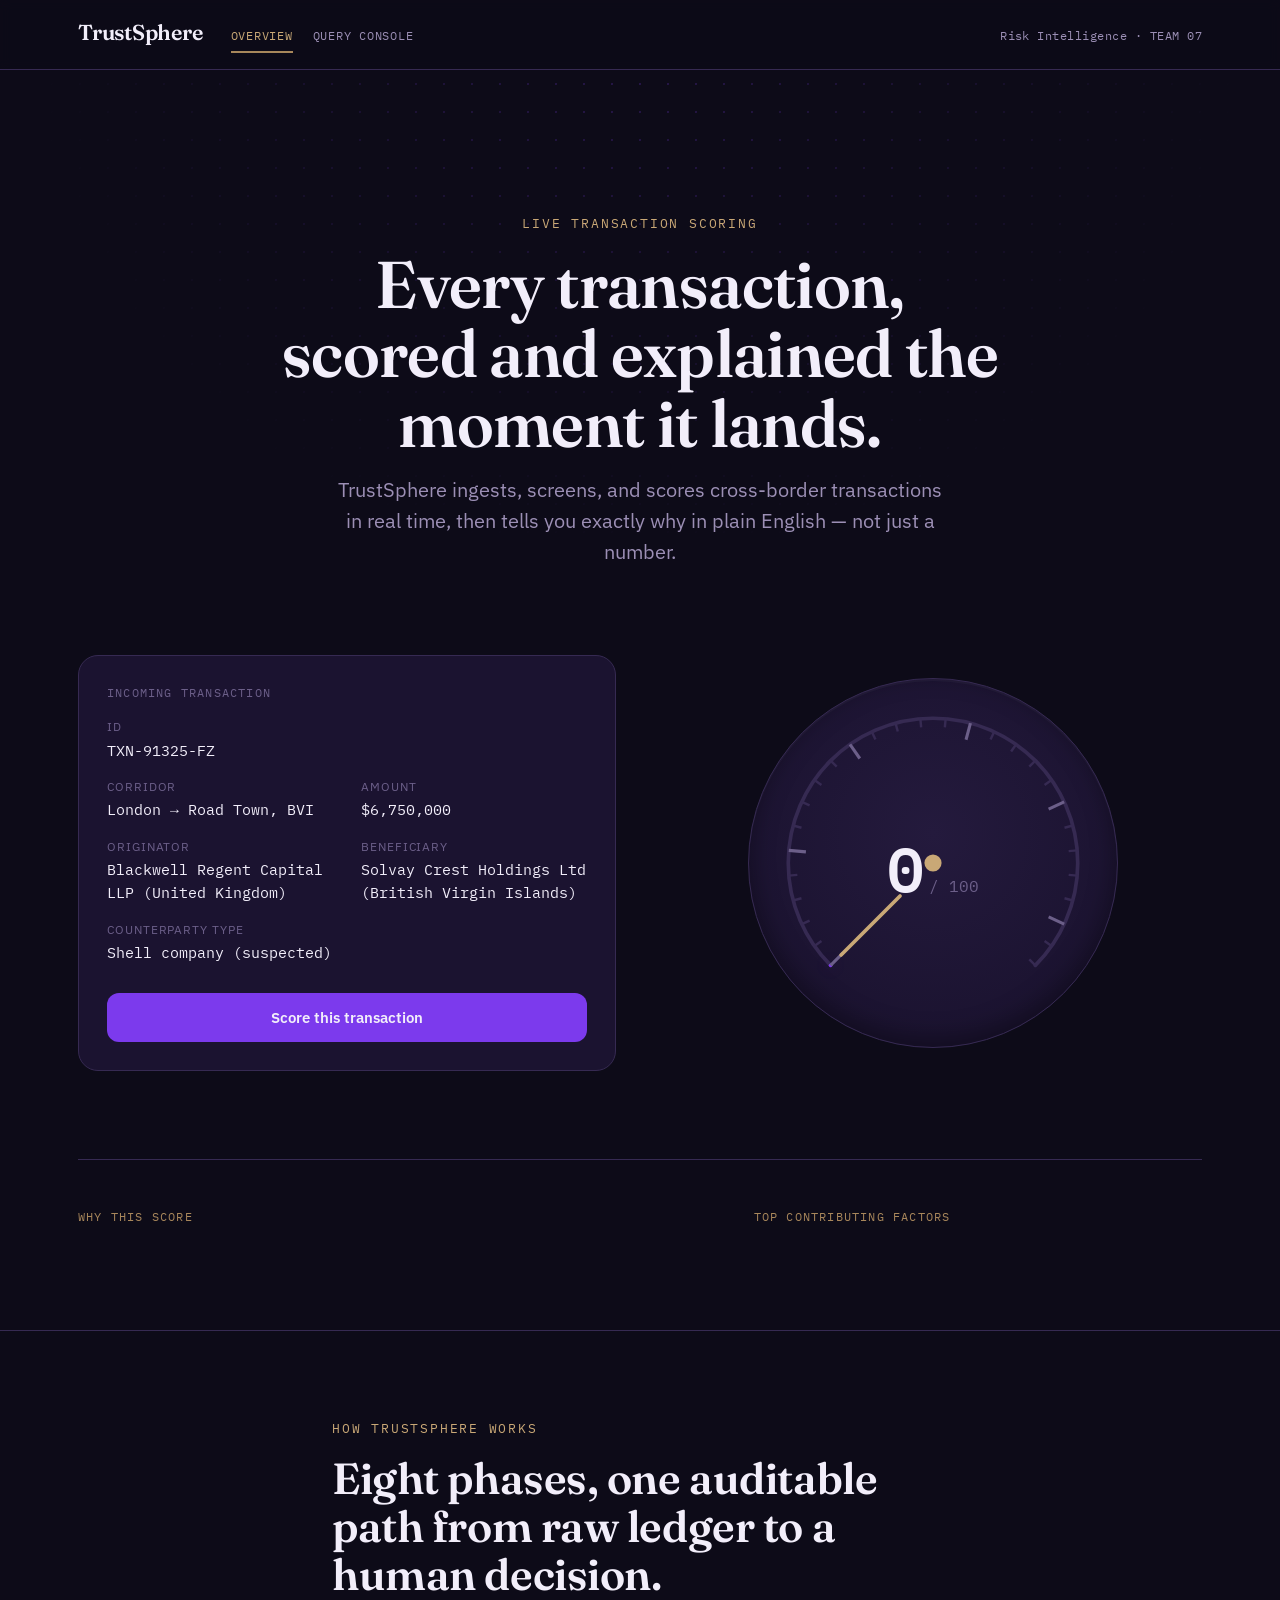
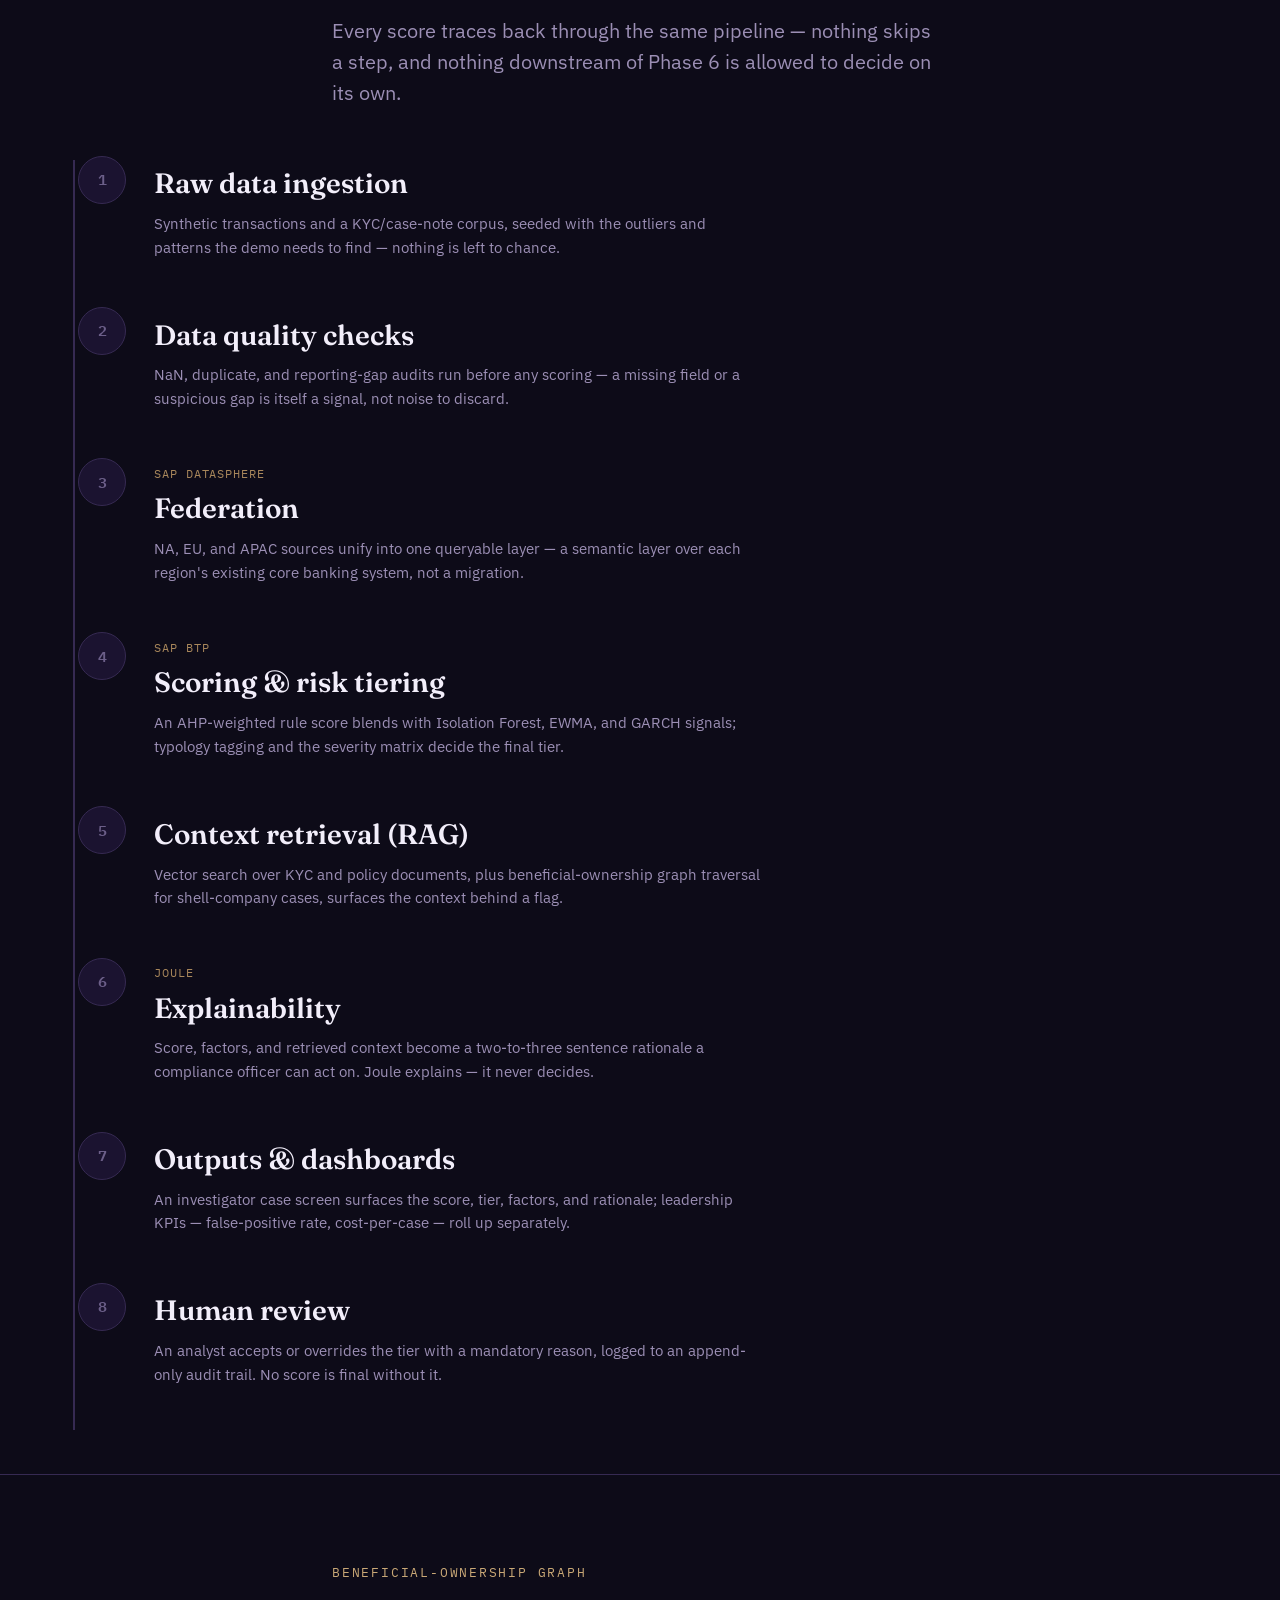
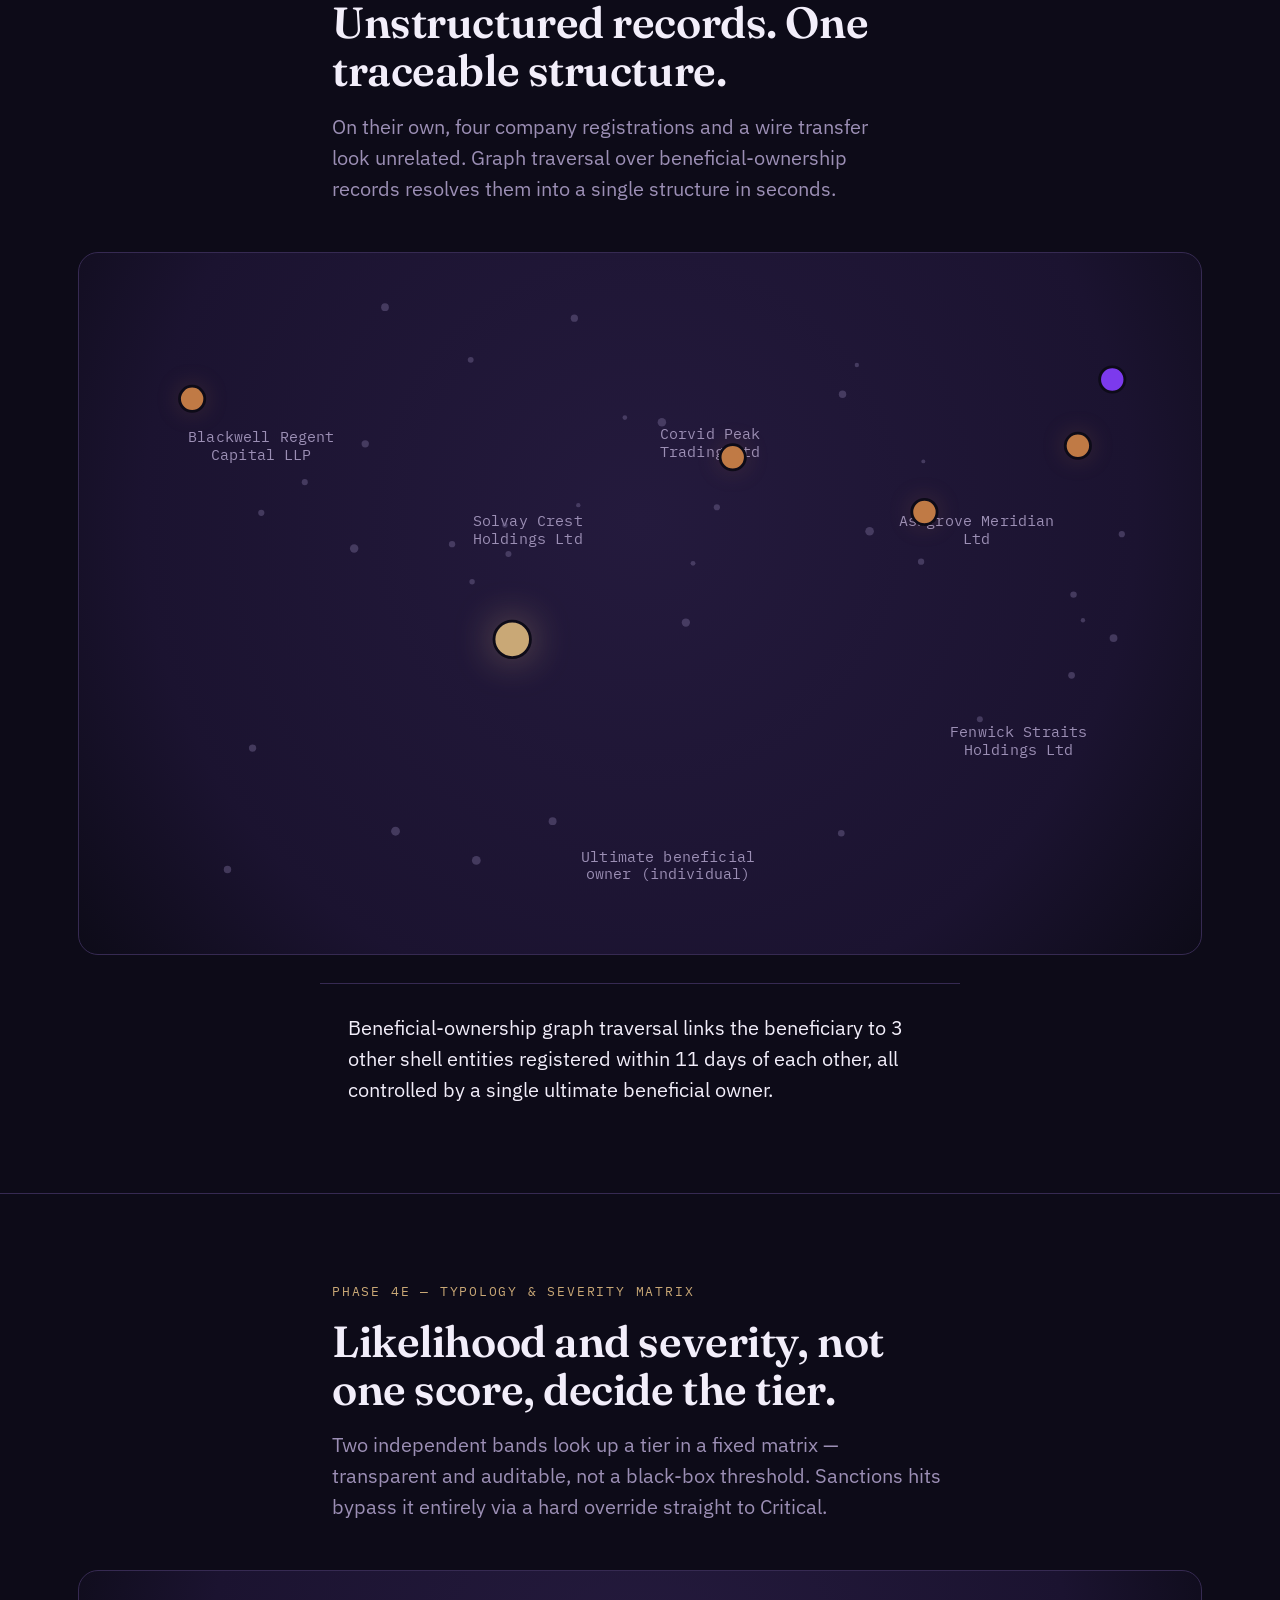
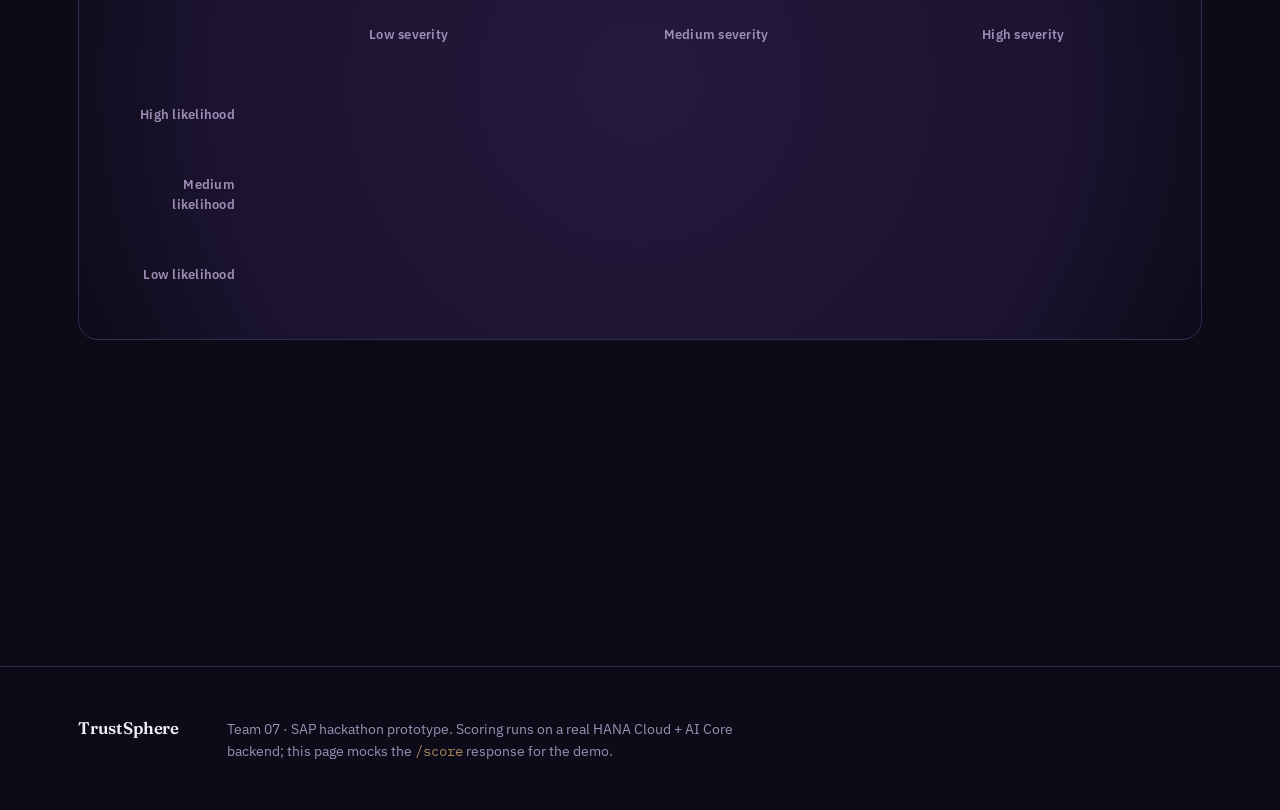
==== commit 5e6847c4: "Add query console page with live backlog chat, case lookup, and ownership graph Wires the Query Cons" ====
--- a/demo/index.html
+++ b/demo/index.html
@@ -18,6 +18,10 @@
 <header class="site-header">
   <div class="wrap site-header__inner">
     <span class="wordmark">TrustSphere</span>
+    <nav class="site-nav" aria-label="Primary">
+      <a class="site-nav__link" href="index.html" aria-current="page">Overview</a>
+      <a class="site-nav__link" href="query.html">Query console</a>
+    </nav>
     <span class="site-header__tag">Risk Intelligence · TEAM 07</span>
   </div>
 </header>
--- a/demo/css/main.css
+++ b/demo/css/main.css
@@ -74,8 +74,7 @@
 .site-header__inner {
   display: flex;
   align-items: baseline;
-  justify-content: space-between;
-  gap: var(--space-sm);
+  gap: var(--space-md);
   padding-block: var(--space-sm);
   flex-wrap: wrap;
 }
@@ -91,11 +90,57 @@
   letter-spacing: -0.01em;
 }
 
+.site-nav {
+  display: flex;
+  gap: 1.25rem;
+  flex-wrap: wrap;
+}
+
+.site-nav__link {
+  font-family: var(--font-mono);
+  font-size: 0.78rem;
+  letter-spacing: 0.06em;
+  text-transform: uppercase;
+  color: var(--text-muted);
+  text-decoration: none;
+  padding-block: 0.35rem;
+  border-bottom: 2px solid transparent;
+  transition: color var(--dur-fast) var(--ease-instrument), border-color var(--dur-fast) var(--ease-instrument);
+}
+
+.site-nav__link:hover,
+.site-nav__link:focus-visible {
+  color: var(--text);
+  border-color: var(--hairline);
+}
+
+.site-nav__link[aria-current='page'] {
+  color: var(--platinum);
+  border-color: var(--platinum-dim);
+}
+
 .site-header__tag {
   font-family: var(--font-mono);
   font-size: 0.75rem;
   color: var(--text-muted);
   letter-spacing: 0.04em;
+  margin-inline-start: auto;
+}
+
+@media (max-width: 480px) {
+  .site-header__tag { margin-inline-start: 0; }
+}
+
+.visually-hidden {
+  position: absolute;
+  width: 1px;
+  height: 1px;
+  padding: 0;
+  margin: -1px;
+  overflow: hidden;
+  clip: rect(0, 0, 0, 0);
+  white-space: nowrap;
+  border: 0;
 }
 
 /* ---------------------------------------------------------------------
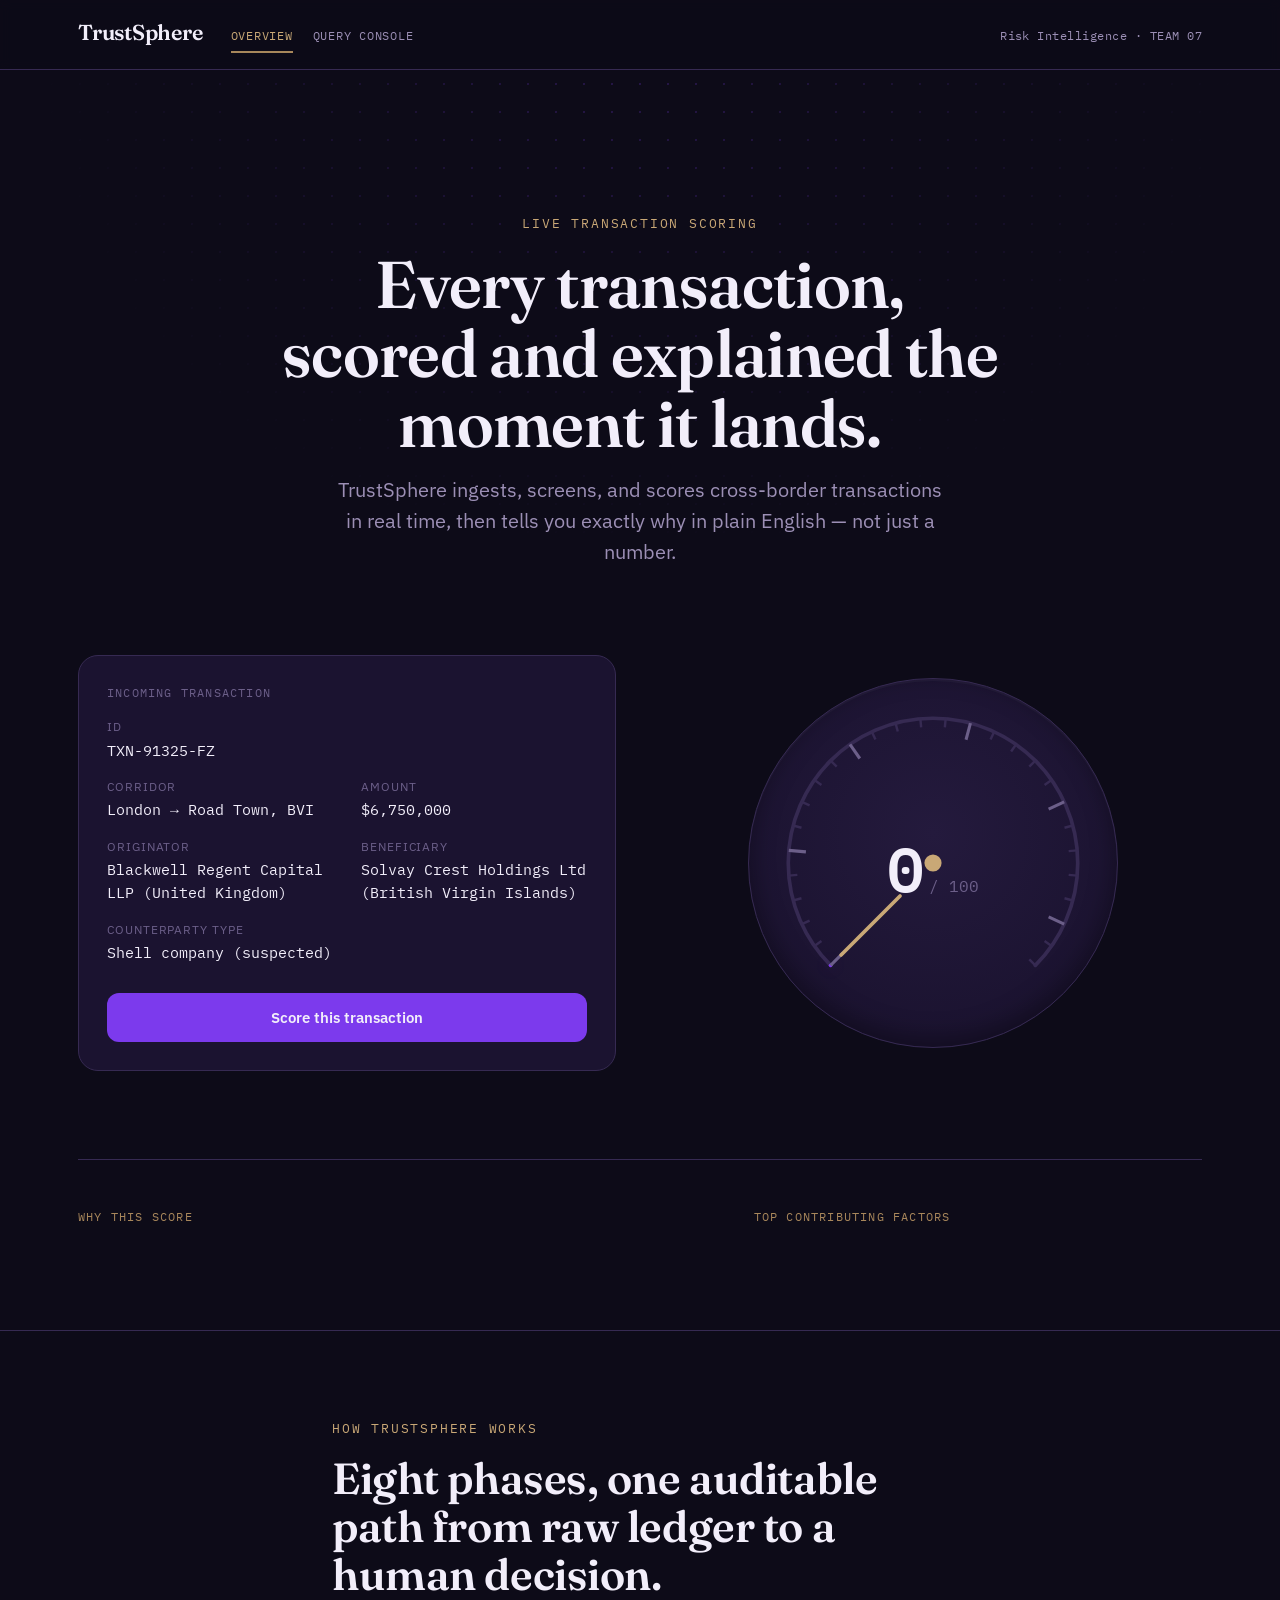
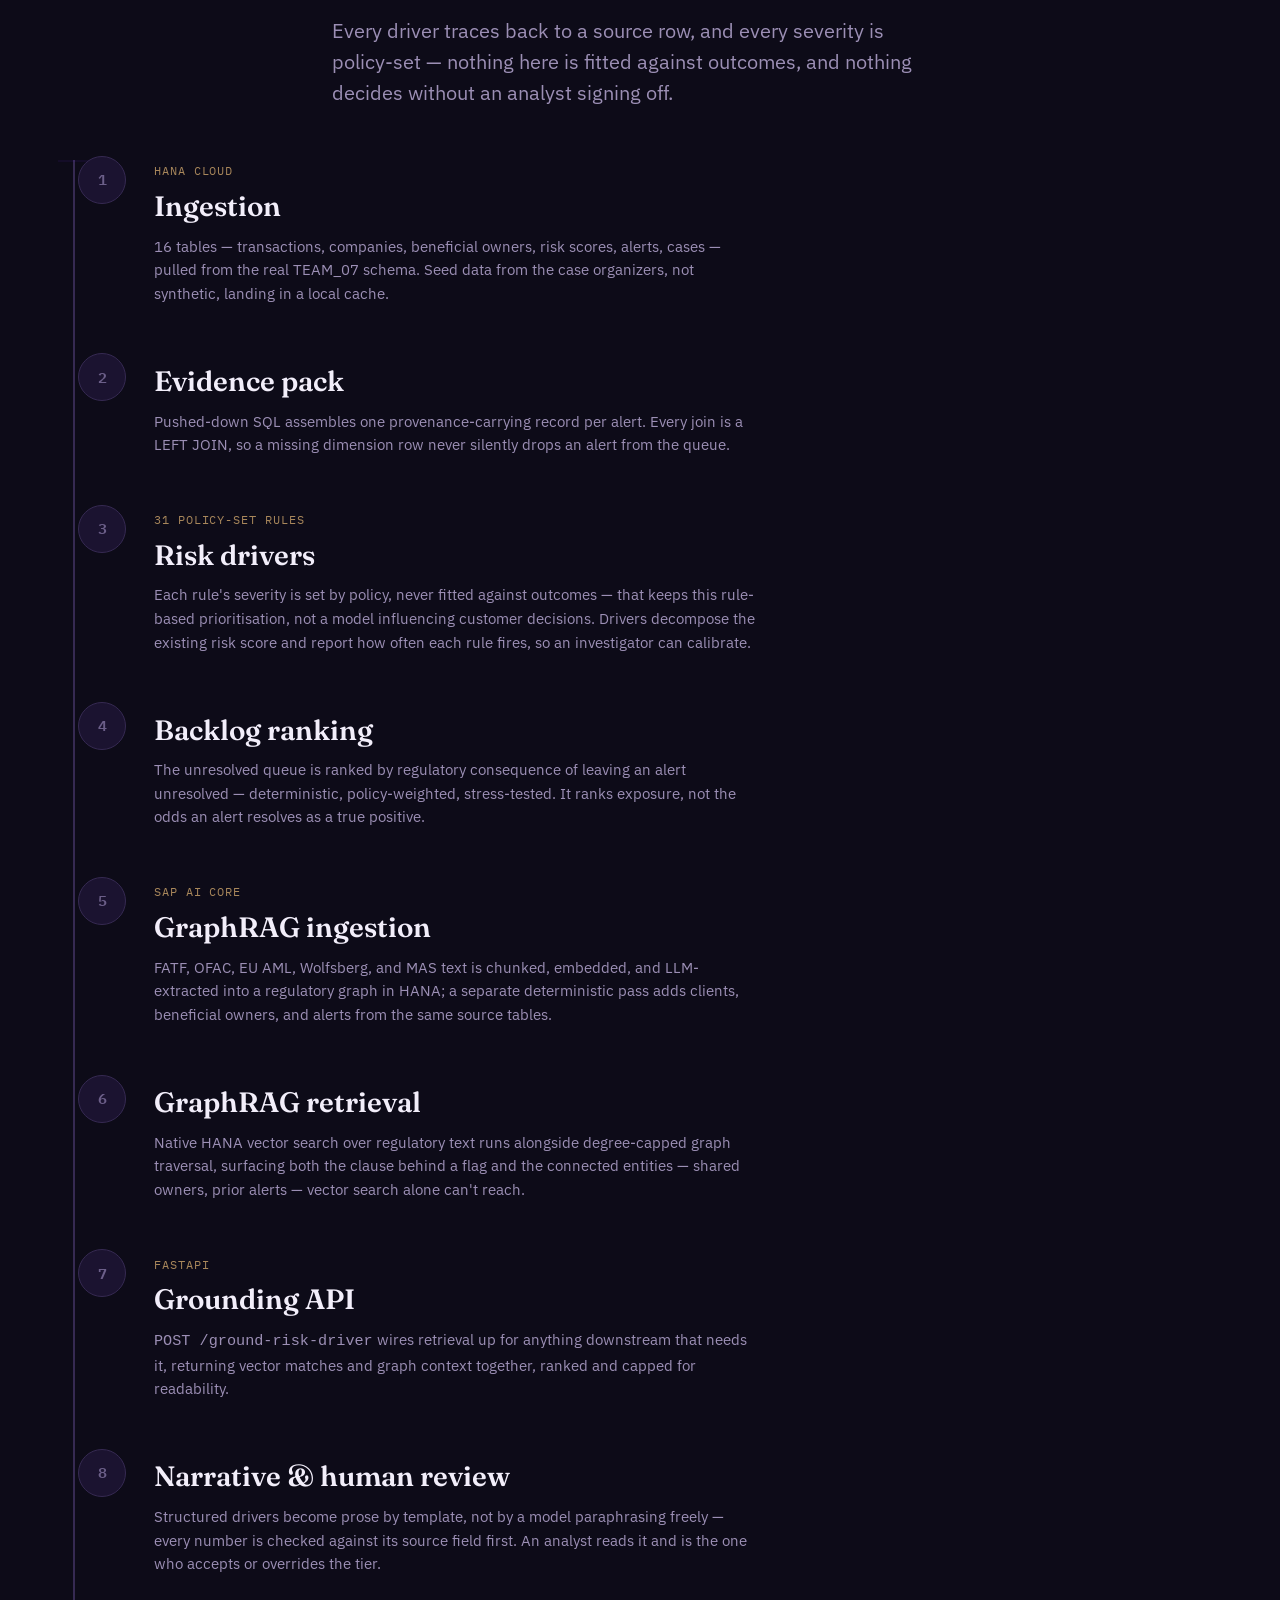
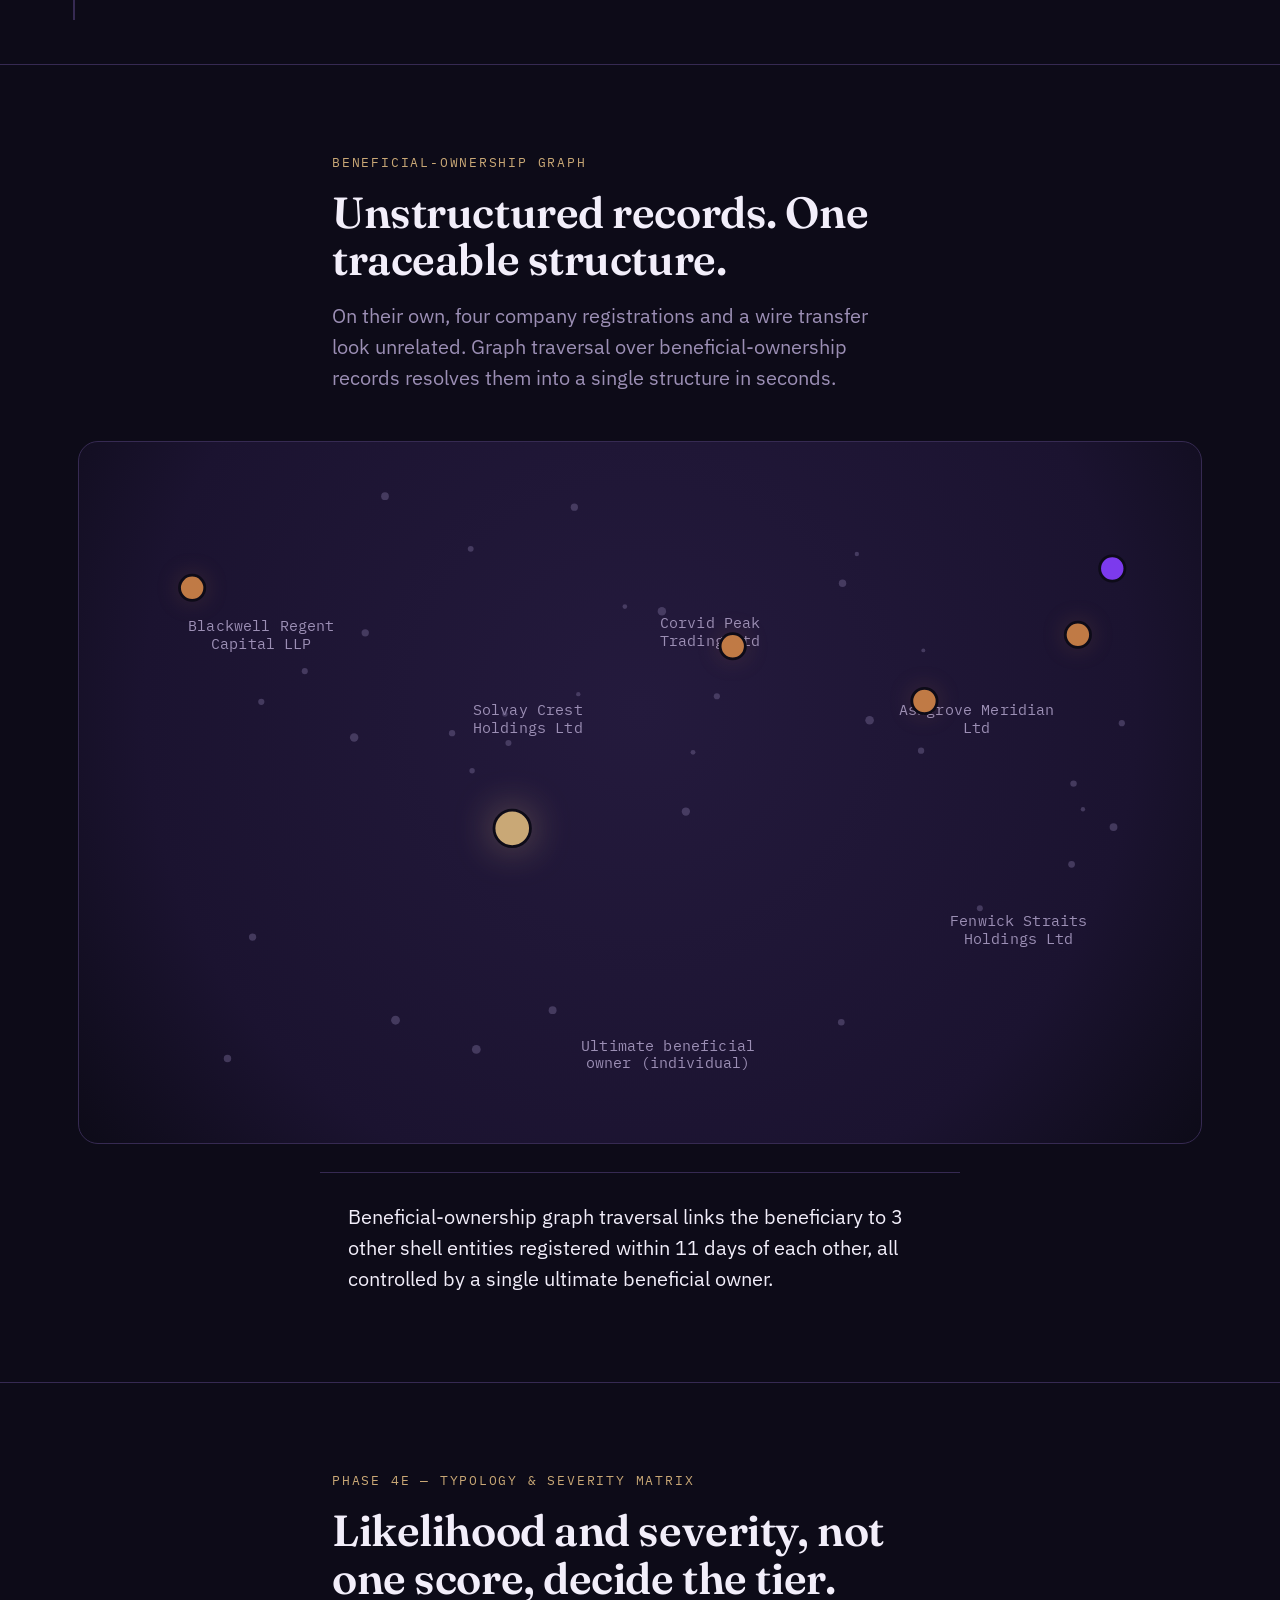
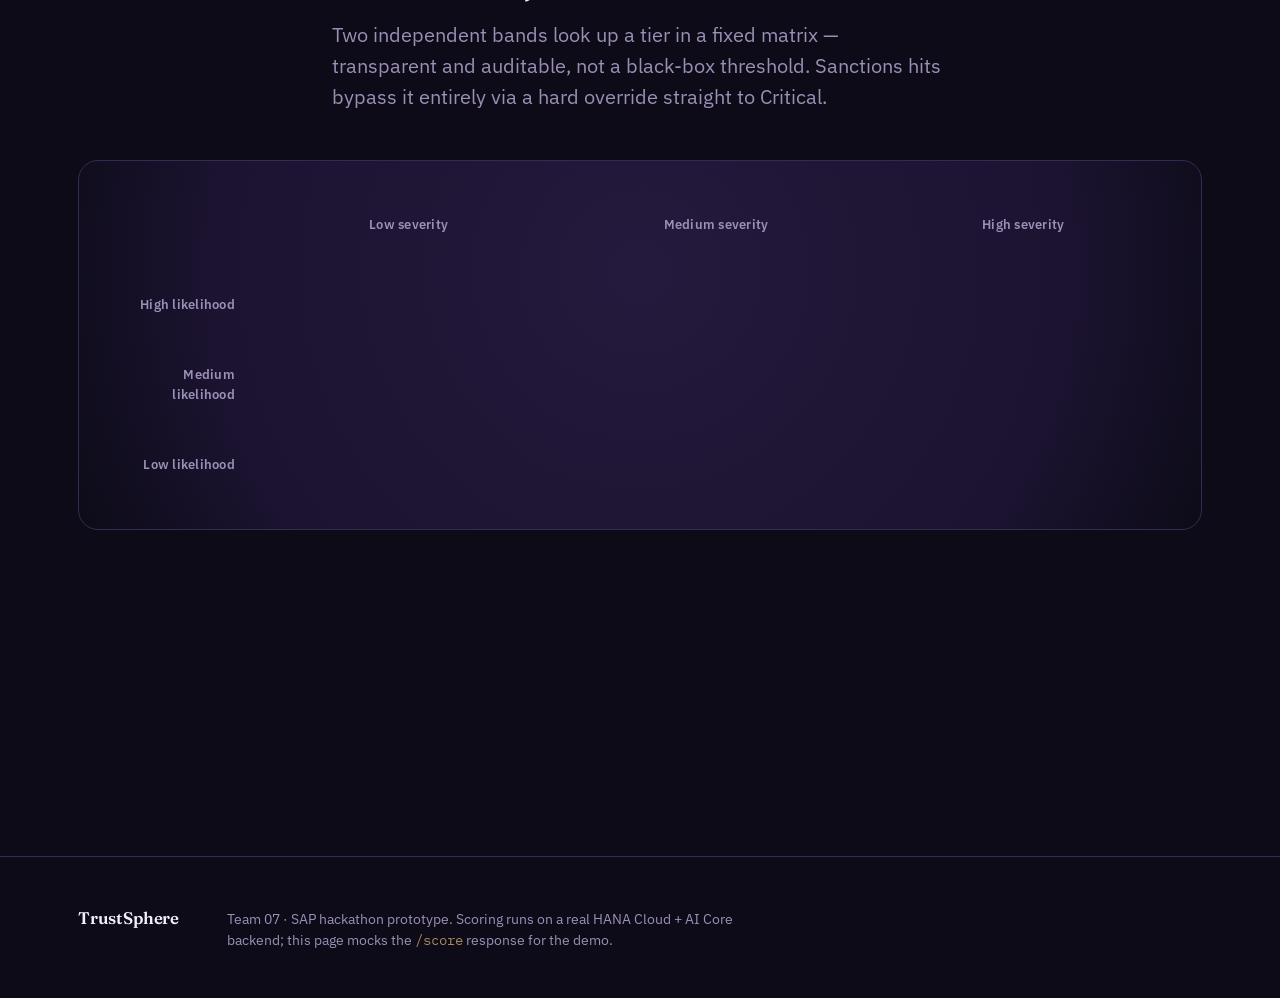
==== commit 0ea305ea: "Fix Overview pipeline phases to match actual codebase The eight-phase list described a fictional sco" ====
--- a/demo/index.html
+++ b/demo/index.html
@@ -96,8 +96,9 @@
         Eight phases, one auditable path from raw ledger to a human decision.
       </h2>
       <p class="pipeline-section__lede">
-        Every score traces back through the same pipeline — nothing skips a step,
-        and nothing downstream of Phase 6 is allowed to decide on its own.
+        Every driver traces back to a source row, and every severity is policy-set —
+        nothing here is fitted against outcomes, and nothing decides without an
+        analyst signing off.
       </p>
     </div>
 
@@ -112,10 +113,12 @@
             <span class="pipeline-step__num">1</span>
           </div>
           <div class="pipeline-step__body">
-            <p class="pipeline-step__title">Raw data ingestion</p>
-            <p class="pipeline-step__detail">
-              Synthetic transactions and a KYC/case-note corpus, seeded with the
-              outliers and patterns the demo needs to find — nothing is left to chance.
+            <span class="pipeline-step__tag">HANA Cloud</span>
+            <p class="pipeline-step__title">Ingestion</p>
+            <p class="pipeline-step__detail">
+              16 tables — transactions, companies, beneficial owners, risk scores,
+              alerts, cases — pulled from the real TEAM_07 schema. Seed data from the
+              case organizers, not synthetic, landing in a local cache.
             </p>
           </div>
         </li>
@@ -125,10 +128,11 @@
             <span class="pipeline-step__num">2</span>
           </div>
           <div class="pipeline-step__body">
-            <p class="pipeline-step__title">Data quality checks</p>
-            <p class="pipeline-step__detail">
-              NaN, duplicate, and reporting-gap audits run before any scoring —
-              a missing field or a suspicious gap is itself a signal, not noise to discard.
+            <p class="pipeline-step__title">Evidence pack</p>
+            <p class="pipeline-step__detail">
+              Pushed-down SQL assembles one provenance-carrying record per alert.
+              Every join is a LEFT JOIN, so a missing dimension row never silently
+              drops an alert from the queue.
             </p>
           </div>
         </li>
@@ -138,11 +142,13 @@
             <span class="pipeline-step__num">3</span>
           </div>
           <div class="pipeline-step__body">
-            <span class="pipeline-step__tag">SAP Datasphere</span>
-            <p class="pipeline-step__title">Federation</p>
-            <p class="pipeline-step__detail">
-              NA, EU, and APAC sources unify into one queryable layer — a semantic
-              layer over each region's existing core banking system, not a migration.
+            <span class="pipeline-step__tag">31 policy-set rules</span>
+            <p class="pipeline-step__title">Risk drivers</p>
+            <p class="pipeline-step__detail">
+              Each rule's severity is set by policy, never fitted against outcomes —
+              that keeps this rule-based prioritisation, not a model influencing
+              customer decisions. Drivers decompose the existing risk score and
+              report how often each rule fires, so an investigator can calibrate.
             </p>
           </div>
         </li>
@@ -152,11 +158,11 @@
             <span class="pipeline-step__num">4</span>
           </div>
           <div class="pipeline-step__body">
-            <span class="pipeline-step__tag">SAP BTP</span>
-            <p class="pipeline-step__title">Scoring &amp; risk tiering</p>
-            <p class="pipeline-step__detail">
-              An AHP-weighted rule score blends with Isolation Forest, EWMA, and GARCH
-              signals; typology tagging and the severity matrix decide the final tier.
+            <p class="pipeline-step__title">Backlog ranking</p>
+            <p class="pipeline-step__detail">
+              The unresolved queue is ranked by regulatory consequence of leaving an
+              alert unresolved — deterministic, policy-weighted, stress-tested. It
+              ranks exposure, not the odds an alert resolves as a true positive.
             </p>
           </div>
         </li>
@@ -166,10 +172,12 @@
             <span class="pipeline-step__num">5</span>
           </div>
           <div class="pipeline-step__body">
-            <p class="pipeline-step__title">Context retrieval (RAG)</p>
-            <p class="pipeline-step__detail">
-              Vector search over KYC and policy documents, plus beneficial-ownership
-              graph traversal for shell-company cases, surfaces the context behind a flag.
+            <span class="pipeline-step__tag">SAP AI Core</span>
+            <p class="pipeline-step__title">GraphRAG ingestion</p>
+            <p class="pipeline-step__detail">
+              FATF, OFAC, EU AML, Wolfsberg, and MAS text is chunked, embedded, and
+              LLM-extracted into a regulatory graph in HANA; a separate deterministic
+              pass adds clients, beneficial owners, and alerts from the same source tables.
             </p>
           </div>
         </li>
@@ -179,11 +187,12 @@
             <span class="pipeline-step__num">6</span>
           </div>
           <div class="pipeline-step__body">
-            <span class="pipeline-step__tag">Joule</span>
-            <p class="pipeline-step__title">Explainability</p>
-            <p class="pipeline-step__detail">
-              Score, factors, and retrieved context become a two-to-three sentence
-              rationale a compliance officer can act on. Joule explains — it never decides.
+            <p class="pipeline-step__title">GraphRAG retrieval</p>
+            <p class="pipeline-step__detail">
+              Native HANA vector search over regulatory text runs alongside
+              degree-capped graph traversal, surfacing both the clause behind a flag
+              and the connected entities — shared owners, prior alerts — vector
+              search alone can't reach.
             </p>
           </div>
         </li>
@@ -193,10 +202,12 @@
             <span class="pipeline-step__num">7</span>
           </div>
           <div class="pipeline-step__body">
-            <p class="pipeline-step__title">Outputs &amp; dashboards</p>
-            <p class="pipeline-step__detail">
-              An investigator case screen surfaces the score, tier, factors, and
-              rationale; leadership KPIs — false-positive rate, cost-per-case — roll up separately.
+            <span class="pipeline-step__tag">FastAPI</span>
+            <p class="pipeline-step__title">Grounding API</p>
+            <p class="pipeline-step__detail">
+              <code>POST /ground-risk-driver</code> wires retrieval up for anything
+              downstream that needs it, returning vector matches and graph context
+              together, ranked and capped for readability.
             </p>
           </div>
         </li>
@@ -206,10 +217,11 @@
             <span class="pipeline-step__num">8</span>
           </div>
           <div class="pipeline-step__body">
-            <p class="pipeline-step__title">Human review</p>
-            <p class="pipeline-step__detail">
-              An analyst accepts or overrides the tier with a mandatory reason,
-              logged to an append-only audit trail. No score is final without it.
+            <p class="pipeline-step__title">Narrative &amp; human review</p>
+            <p class="pipeline-step__detail">
+              Structured drivers become prose by template, not by a model
+              paraphrasing freely — every number is checked against its source field
+              first. An analyst reads it and is the one who accepts or overrides the tier.
             </p>
           </div>
         </li>
